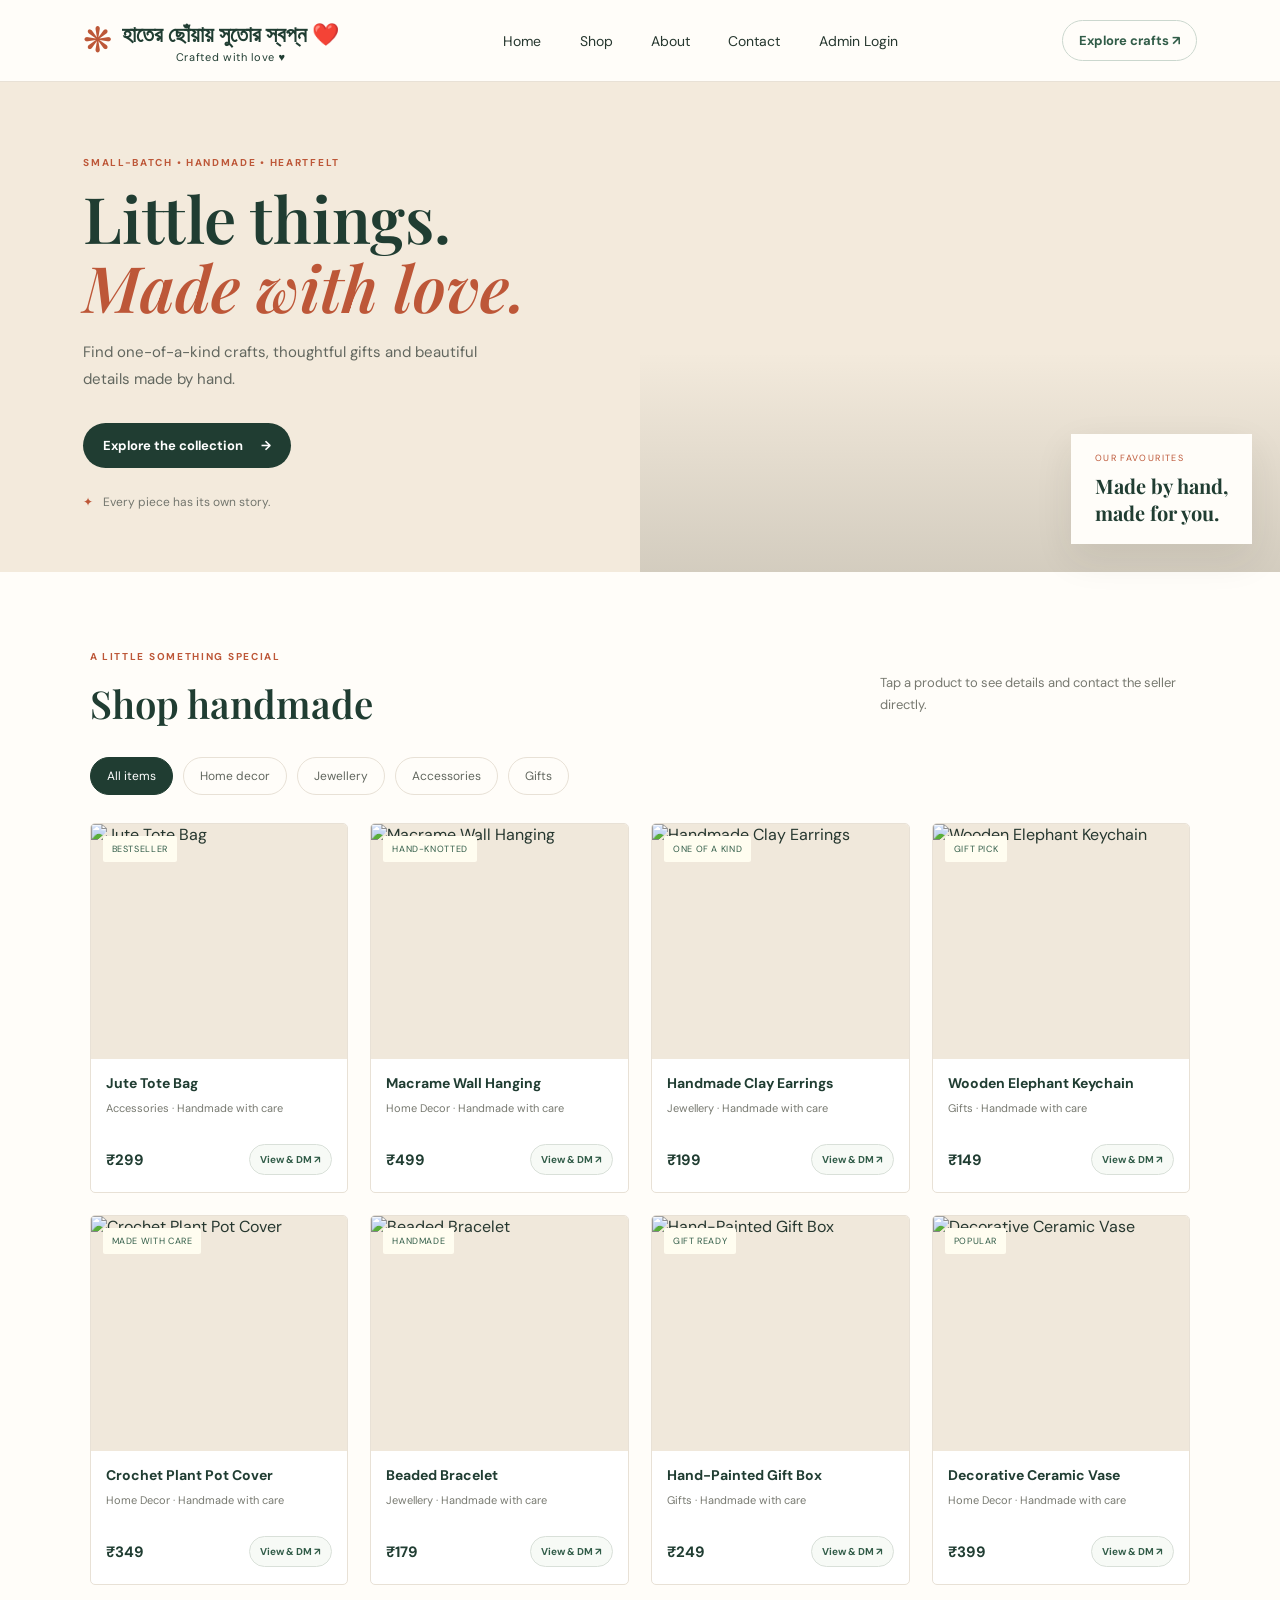
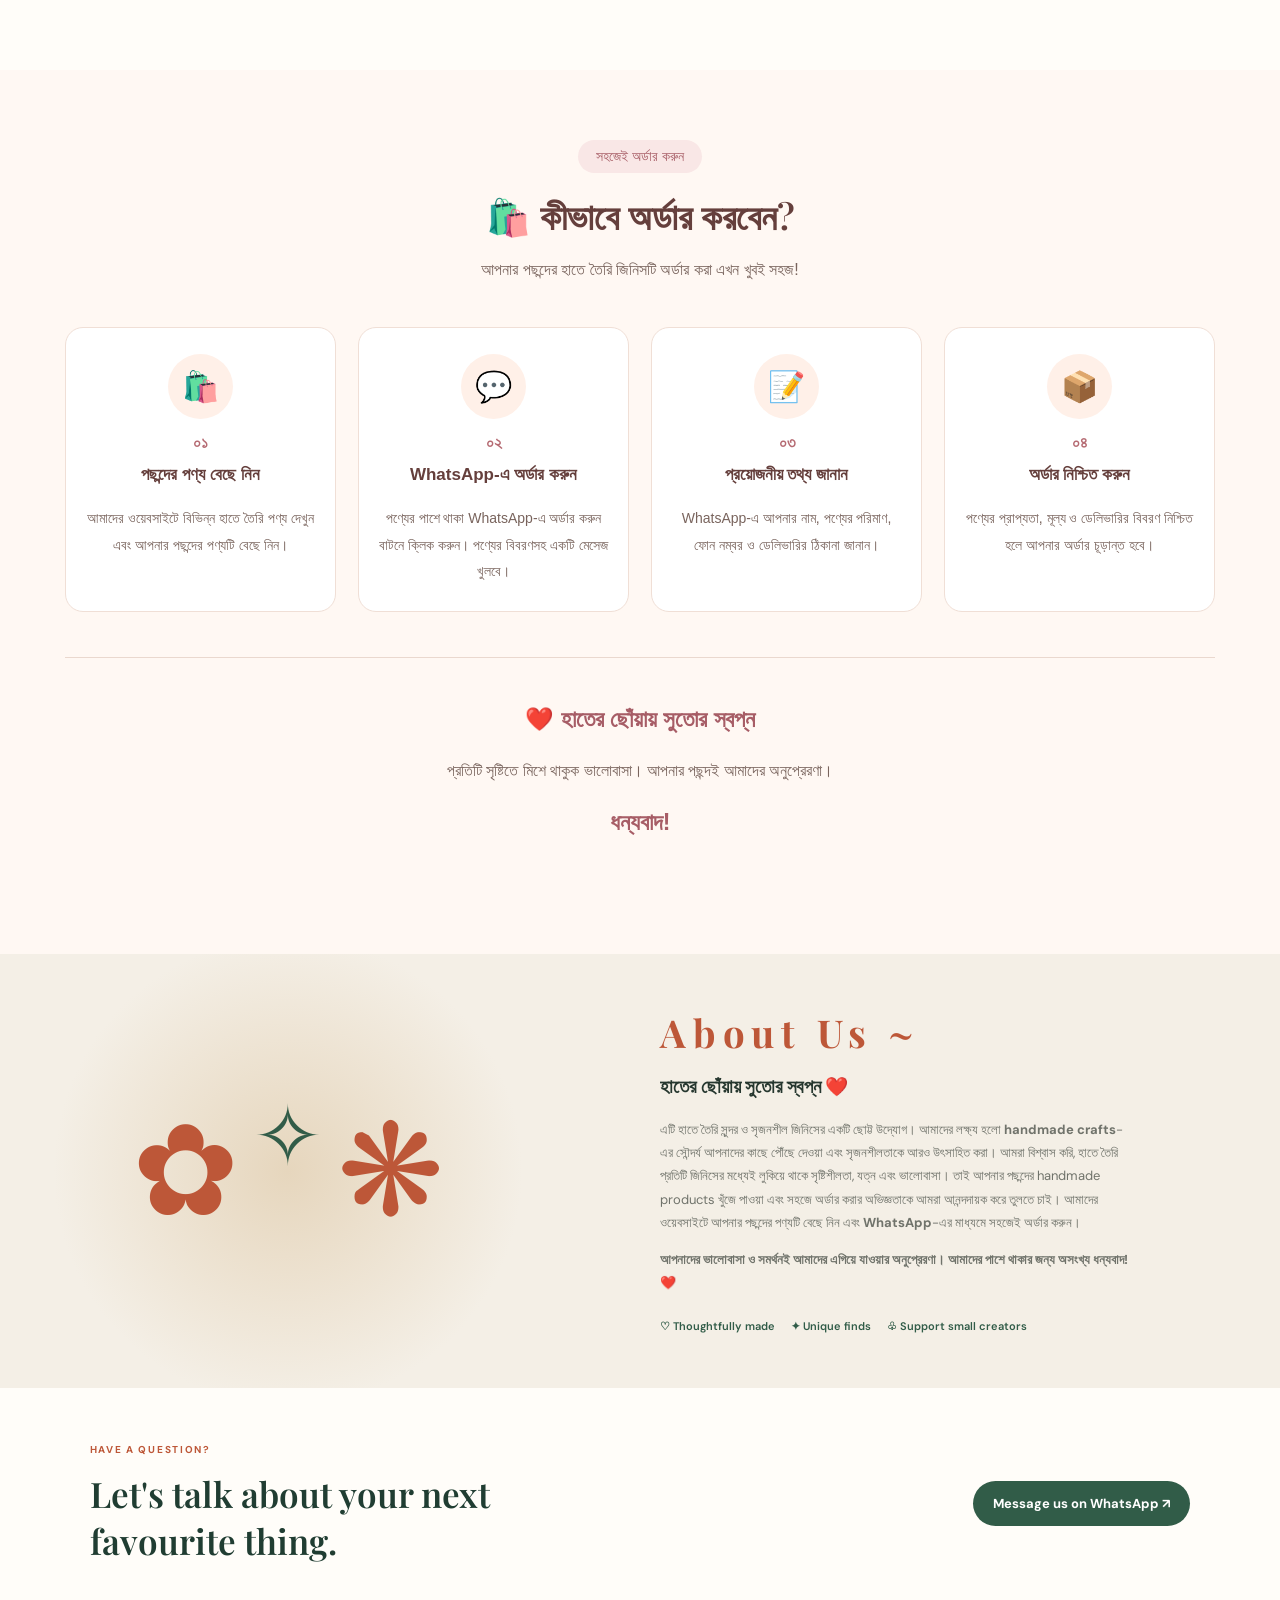
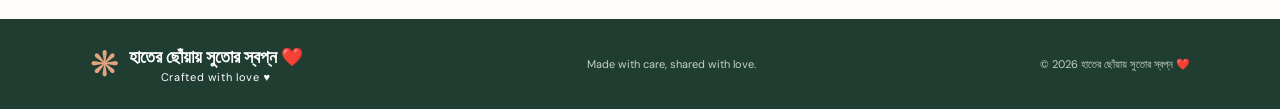
==== index.html @ c2f7dac5 "Add files via upload" ====
<!DOCTYPE html>
<html lang="en">

<head>
  <meta charset="UTF-8">
  <meta name="viewport" content="width=device-width, initial-scale=1.0">
  <meta name="description"
    content="Discover handmade gifts, jewellery, home decor and crafts. Contact our seller directly to order.">
  <title>হাতের ছোঁয়ায় সুতোর স্বপ্ন ❤️</title>
  <link rel="preconnect" href="https://fonts.googleapis.com">
  <link rel="preconnect" href="https://fonts.gstatic.com" crossorigin>
  <link
    href="https://fonts.googleapis.com/css2?family=DM+Sans:wght@400;500;600;700&family=Playfair+Display:wght@600;700&display=swap"
    rel="stylesheet">
  <link rel="stylesheet" href="style.css">
</head>

<body>
  <header class="site-header">
    <a class="brand" href="#" aria-label="Handmade Haven home">
      <span class="brand-mark">❋</span>
      <span><strong>হাতের ছোঁয়ায় সুতোর স্বপ্ন ❤️</strong><small>Crafted with love ♥</small></span>
    </a>
    <button class="menu-toggle" id="menuToggle" aria-label="Open navigation" aria-expanded="false">☰</button>
    <nav class="nav-links" id="navLinks">
      <a href="#home">Home</a><a href="#shop">Shop</a><a href="#about">About</a><a href="#contact">Contact</a><a
        href="seller.html">Admin Login</a>
    </nav>
    <a class="header-contact" href="#shop">Explore crafts <span>↗</span></a>
  </header>

  <main>
    <section class="hero" id="home">
      <div class="hero-copy">
        <p class="eyebrow">SMALL-BATCH • HANDMADE • HEARTFELT</p>
        <h1>Little things.<br><em>Made with love.</em></h1>
        <p>Find one-of-a-kind crafts, thoughtful gifts and beautiful details made by hand.</p>
        <a class="button button-dark" href="#shop">Explore the collection <span>→</span></a>
        <div class="hero-note"><span>✦</span> Every piece has its own story.</div>
      </div>
      <div class="hero-image" role="img" aria-label="Handmade craft products arranged on a warm wooden table">
        <div class="image-label"><span>OUR FAVOURITES</span><strong>Made by hand,<br>made for you.</strong></div>
      </div>
    </section>

    <section class="shop-section section-wrap" id="shop">
      <div class="section-heading">
        <div>
          <p class="eyebrow">A LITTLE SOMETHING SPECIAL</p>
          <h2>Shop handmade</h2>
        </div>
        <p>Tap a product to see details and contact the seller directly.</p>
      </div>
      <div class="filters" id="filters" aria-label="Filter products">
        <button class="filter active" data-category="All">All items</button>
        <button class="filter" data-category="Home Decor">Home decor</button>
        <button class="filter" data-category="Jewellery">Jewellery</button>
        <button class="filter" data-category="Accessories">Accessories</button>
        <button class="filter" data-category="Gifts">Gifts</button>
      </div>
      <div class="product-grid" id="productGrid"></div>
      <p class="empty-state" id="emptyState" hidden>No products in this category yet.</p>
    </section>


    
<section id="how-to-order" class="how-to-order">
  <div class="order-container">

    <div class="order-heading">
      <span class="order-label">সহজেই অর্ডার করুন</span>
      <h2>🛍️ কীভাবে অর্ডার করবেন?</h2>
      <p>আপনার পছন্দের হাতে তৈরি জিনিসটি অর্ডার করা এখন খুবই সহজ!</p>
    </div>

    <div class="order-steps">

      <div class="order-step">
        <div class="step-icon">🛍️</div>
        <span class="step-number">০১</span>
        <h3>পছন্দের পণ্য বেছে নিন</h3>
        <p>আমাদের ওয়েবসাইটে বিভিন্ন হাতে তৈরি পণ্য দেখুন এবং আপনার পছন্দের পণ্যটি বেছে নিন।</p>
      </div>

      <div class="order-step">
        <div class="step-icon">💬</div>
        <span class="step-number">০২</span>
        <h3>WhatsApp-এ অর্ডার করুন</h3>
        <p>পণ্যের পাশে থাকা WhatsApp-এ অর্ডার করুন বাটনে ক্লিক করুন। পণ্যের বিবরণসহ একটি মেসেজ খুলবে।</p>
      </div>

      <div class="order-step">
        <div class="step-icon">📝</div>
        <span class="step-number">০৩</span>
        <h3>প্রয়োজনীয় তথ্য জানান</h3>
        <p>WhatsApp-এ আপনার নাম, পণ্যের পরিমাণ, ফোন নম্বর ও ডেলিভারির ঠিকানা জানান।</p>
      </div>

      <div class="order-step">
        <div class="step-icon">📦</div>
        <span class="step-number">০৪</span>
        <h3>অর্ডার নিশ্চিত করুন</h3>
        <p>পণ্যের প্রাপ্যতা, মূল্য ও ডেলিভারির বিবরণ নিশ্চিত হলে আপনার অর্ডার চূড়ান্ত হবে।</p>
      </div>

    </div>

    <div class="order-footer">
      <h3>❤️ হাতের ছোঁয়ায় সুতোর স্বপ্ন</h3>
      <p>প্রতিটি সৃষ্টিতে মিশে থাকুক ভালোবাসা। আপনার পছন্দই আমাদের অনুপ্রেরণা।</p>
      <h3>ধন্যবাদ!</h3>
    </div>

  </div>
</section>

<style>
.how-to-order {
  padding: 70px 20px;
  background: #fff8f3;
  color: #49352f;
  font-family: "Noto Sans Bengali", sans-serif;
}

.order-container {
  max-width: 1150px;
  margin: auto;
}

.order-heading {
  text-align: center;
  margin-bottom: 42px;
}

.order-label {
  display: inline-block;
  padding: 8px 18px;
  border-radius: 30px;
  background: #f9e7e6;
  color: #a75d66;
  font-size: 14px;
}

.order-heading h2 {
  color: #653f3c;
  font-size: clamp(25px, 4vw, 36px);
  margin: 18px 0 10px;
}

.order-heading p,
.order-step p,
.order-footer p {
  color: #79645d;
  line-height: 1.9;
}

.order-steps {
  display: grid;
  grid-template-columns: repeat(4, minmax(0, 1fr));
  gap: 22px;
}

.order-step {
  padding: 26px 18px;
  text-align: center;
  background: #fff;
  border: 1px solid #f0dfd6;
  border-radius: 18px;
  transition: transform .25s ease, box-shadow .25s ease;
}

.order-step:hover {
  transform: translateY(-5px);
  box-shadow: 0 12px 28px rgba(101, 63, 60, .10);
}

.step-icon {
  display: flex;
  align-items: center;
  justify-content: center;
  width: 65px;
  height: 65px;
  margin: 0 auto 15px;
  background: #fff0e8;
  border-radius: 50%;
  font-size: 30px;
}

.step-number {
  display: block;
  color: #b56a72;
  font-weight: bold;
  margin-bottom: 8px;
}

.order-step h3 {
  color: #653f3c;
  font-size: 17px;
  line-height: 1.8;
  margin: 8px 0;
}

.order-step p {
  font-size: 14px;
  margin-bottom: 0;
}

.order-footer {
  text-align: center;
  margin-top: 45px;
  padding: 25px 15px;
  border-top: 1px solid #ead8ce;
}

.order-footer h3 {
  color: #a75d66;
  font-size: 23px;
}

.order-footer p {
  margin-bottom: 0;
}

@media (max-width: 900px) {
  .order-steps {
    grid-template-columns: repeat(2, minmax(0, 1fr));
  }
}

@media (max-width: 520px) {
  .how-to-order {
    padding: 45px 15px;
  }

  .order-steps {
    grid-template-columns: 1fr;
    gap: 15px;
  }

  .order-step {
    padding: 24px 20px;
  }
}
</style>
    <section class="story-section" id="about">
      <div class="story-art" aria-hidden="true"><span>✿</span><span>✧</span><span>❋</span></div>
      <div class="story-copy">
        <h2 class="eyebrow"> About Us ~</h2>
        <h3>হাতের ছোঁয়ায় সুতোর স্বপ্ন ❤️</h3>
        <p>



এটি হাতে তৈরি সুন্দর ও সৃজনশীল জিনিসের একটি ছোট্ট উদ্যোগ। আমাদের লক্ষ্য হলো <b> handmade crafts</b>-এর সৌন্দর্য আপনাদের কাছে পৌঁছে দেওয়া এবং সৃজনশীলতাকে আরও উৎসাহিত করা।

আমরা বিশ্বাস করি, হাতে তৈরি প্রতিটি জিনিসের মধ্যেই লুকিয়ে থাকে সৃষ্টিশীলতা, যত্ন এবং ভালোবাসা। তাই আপনার পছন্দের handmade products খুঁজে পাওয়া এবং সহজে অর্ডার করার অভিজ্ঞতাকে আমরা আনন্দদায়ক করে তুলতে চাই।

আমাদের ওয়েবসাইটে আপনার পছন্দের পণ্যটি বেছে নিন এবং<b> WhatsApp</b>-এর মাধ্যমে সহজেই অর্ডার করুন।
        </p>

 <p><b>আপনাদের ভালোবাসা ও সমর্থনই আমাদের এগিয়ে যাওয়ার অনুপ্রেরণা।

আমাদের পাশে থাকার জন্য অসংখ্য ধন্যবাদ! ❤️</b></p>
        <div class="story-points"><span>♡ Thoughtfully made</span><span>✦ Unique finds</span><span>♧ Support small
            creators</span></div>
      </div>
    </section>




    <section class="contact-strip section-wrap" id="contact">
      <div>
        <p class="eyebrow">HAVE A QUESTION?</p>
        <h2>Let's talk about your next favourite thing.</h2>
      </div>
      <a class="button button-green" id="generalWhatsApp" href="#" target="_blank" rel="noopener">Message us on WhatsApp
        ↗</a>
    </section>
  </main>

  <footer><a class="brand footer-brand" href="#home"><span class="brand-mark">❋</span><span><strong>হাতের ছোঁয়ায় সুতোর
          স্বপ্ন ❤️</strong><small>Crafted with love ♥</small></span></a>
    <p>Made with care, shared with love.</p>
    <p>© <span id="year"></span> হাতের ছোঁয়ায় সুতোর স্বপ্ন ❤️</p>
  </footer>

  <div class="modal-backdrop" id="productModal" hidden>
    <section class="product-modal" role="dialog" aria-modal="true" aria-labelledby="modalTitle">
      <button class="modal-close" id="modalClose" aria-label="Close product details">×</button>
      <img id="modalImage" src="" alt="">
      <div class="modal-details">
        <p class="eyebrow" id="modalCategory"></p>
        <h2 id="modalTitle"></h2>
        <p class="modal-price" id="modalPrice"></p>
        <p id="modalDescription"></p>
        <p class="stock-note">✦ Handmade with care</p>
        <a class="button button-green full-button" id="modalWhatsApp" href="#" target="_blank" rel="noopener">Order / DM
          on WhatsApp ↗</a>
        <a class="phone-link" id="modalCall" href="#">Or call the seller</a>
      </div>
    </section>
  </div>
  <script src="https://cdn.jsdelivr.net/npm/@supabase/supabase-js@2"></script>
  <script src="supabase-config.js"></script>
  <script src="script.js"></script>
</body>

</html>
---- style.css ----
:root {
  --ink: #203d32; --green: #315c48; --cream: #faf7f0; --paper: #fffdf9;
  --clay: #bd5738; --muted: #777970; --line: #e8e1d6;
  --shadow: 0 14px 38px rgba(45, 48, 36, .09);
}
* { box-sizing: border-box; }
html { scroll-behavior: smooth; }
body { margin: 0; color: #26372f; background: var(--paper); font-family: "DM Sans", sans-serif; }
a { color: inherit; text-decoration: none; }
button { font: inherit; }
.site-header { min-height: 82px; display: flex; align-items: center; justify-content: space-between; gap: 24px; padding: 16px 6.5%; background: rgba(255,253,249,.96); border-bottom: 1px solid var(--line); position: sticky; top: 0; z-index: 10; }
.brand { display: flex; align-items: center; gap: 10px; color: var(--ink); }
.brand-mark { font-size: 35px; color: var(--clay); line-height: 1; }
.brand strong { display: block; font-family: "Playfair Display", serif; font-size: 22px; }
.brand small { display: block; margin-top: 2px; font-size: 11px; letter-spacing: .06em; text-align: center; }
.nav-links { display: flex; gap: clamp(18px, 3vw, 42px); font-size: 14px; }
.nav-links a:hover { color: var(--clay); }
.header-contact { color: var(--green); font-size: 13px; font-weight: 700; border: 1px solid #cbd7ce; padding: 11px 16px; border-radius: 999px; }
.menu-toggle { display: none; background: none; border: 0; color: var(--ink); font-size: 25px; }
.hero { display: grid; grid-template-columns: 1fr 1fr; min-height: 490px; background: #f3eadc; }
.hero-copy { padding: 70px 8% 58px 13%; align-self: center; }
.eyebrow { color: var(--clay); font-size: 10px; font-weight: 700; letter-spacing: .17em; margin: 0 0 14px; }
h1, h2 { color: var(--ink); font-family: "Playfair Display", Georgia, serif; font-weight: 600; }
h1 { font-size: clamp(42px, 5vw, 66px); line-height: 1.08; margin: 0 0 18px; }
h1 em, .story-copy h2 em { color: var(--clay); font-weight: 600; }
.hero-copy > p:not(.eyebrow) { color: #62675f; max-width: 420px; line-height: 1.8; font-size: 15px; }
.button { display: inline-flex; align-items: center; justify-content: center; gap: 18px; padding: 14px 20px; border: 0; border-radius: 999px; font-weight: 700; font-size: 13px; transition: transform .2s, background .2s; cursor: pointer; }
.button:hover { transform: translateY(-2px); }
.button-dark { margin-top: 15px; color: white; background: var(--ink); }
.button-green { color: white; background: var(--green); }
.hero-note { margin-top: 26px; color: #73766e; font-size: 12px; }
.hero-note span { color: var(--clay); margin-right: 7px; }
.hero-image { min-height: 420px; position: relative; background: linear-gradient(0deg, rgba(30,35,24,.15), transparent 45%), url("https://images.unsplash.com/photo-1490312278390-ab64016e0aa9?auto=format&fit=crop&w=1400&q=85") center/cover; }
.image-label { position: absolute; bottom: 28px; right: 28px; background: var(--paper); padding: 18px 24px; box-shadow: var(--shadow); }
.image-label span { display: block; color: var(--clay); font-size: 9px; letter-spacing: .15em; margin-bottom: 8px; }
.image-label strong { font-family: "Playfair Display", serif; font-size: 20px; color: var(--ink); }
.section-wrap { padding-left: 7%; padding-right: 7%; }
.shop-section { padding-top: 78px; padding-bottom: 85px; }
.section-heading { display: flex; align-items: end; justify-content: space-between; gap: 20px; margin-bottom: 28px; }
.section-heading h2, .story-copy h2, .contact-strip h2 { font-size: clamp(30px, 3vw, 42px); margin: 0; }
.section-heading > p { max-width: 310px; color: var(--muted); font-size: 13px; line-height: 1.7; }
.filters { display: flex; gap: 10px; flex-wrap: wrap; margin-bottom: 28px; }
.filter { background: transparent; border: 1px solid var(--line); color: #62675f; border-radius: 999px; padding: 10px 16px; font-size: 12px; cursor: pointer; }
.filter:hover, .filter.active { background: var(--ink); color: white; border-color: var(--ink); }
.product-grid { display: grid; grid-template-columns: repeat(4, minmax(0, 1fr)); gap: 22px; }
.product-card { border: 1px solid var(--line); background: white; overflow: hidden; cursor: pointer; transition: transform .22s, box-shadow .22s; border-radius: 5px; }
.product-card:hover { transform: translateY(-5px); box-shadow: var(--shadow); }
.product-image-wrap { height: 235px; overflow: hidden; background: #f0e8db; position: relative; }
.product-image { width: 100%; height: 100%; object-fit: cover; display: block; transition: transform .35s; }
.product-card:hover .product-image { transform: scale(1.04); }
.product-tag { position: absolute; top: 12px; left: 12px; background: #fffdf0; color: var(--green); font-size: 9px; letter-spacing: .07em; padding: 7px 9px; border-radius: 2px; }
.product-info { padding: 15px 15px 17px; }
.product-info h3 { color: var(--ink); font-size: 14px; margin: 0 0 8px; }
.product-info p { color: var(--muted); font-size: 11px; line-height: 1.5; min-height: 32px; margin: 0 0 12px; }
.product-bottom { display: flex; align-items: center; justify-content: space-between; gap: 8px; }
.product-price { font-weight: 700; color: var(--ink); font-size: 15px; }
.view-button { border: 1px solid #d9e0d9; background: #f7faf6; color: var(--green); border-radius: 999px; padding: 8px 10px; font-size: 10px; font-weight: 700; cursor: pointer; }
.empty-state { color: var(--muted); padding: 20px 0; }
.story-section { display: grid; grid-template-columns: .9fr 1.1fr; background: #f4efe6; min-height: 350px; }
.story-art { display: flex; align-items: center; justify-content: center; gap: 14px; color: var(--clay); font-size: clamp(65px, 10vw, 130px); background: radial-gradient(circle at center, #e6d6bd 0, #f4efe6 65%); }
.story-art span:nth-child(2) { font-size: .65em; color: var(--green); transform: translateY(-35px); }
.story-copy { align-self: center; padding: 55px 12%; }
.story-copy h2 { line-height: 1.2; margin-bottom: 17px; }
.story-copy > p:not(.eyebrow) { color: #70736b; line-height: 1.8; font-size: 13px; max-width: 470px; }
.story-points { display: flex; flex-wrap: wrap; gap: 16px; margin-top: 25px; color: var(--green); font-size: 11px; font-weight: 600; }
.contact-strip { padding-top: 55px; padding-bottom: 55px; display: flex; justify-content: space-between; align-items: center; gap: 25px; }
.contact-strip h2 { max-width: 540px; font-size: clamp(25px, 3vw, 35px); }
footer { display: flex; align-items: center; justify-content: space-between; gap: 20px; padding: 25px 7%; background: var(--ink); color: #e9eee7; font-size: 11px; }
.footer-brand { color: white; }
.footer-brand .brand-mark { color: #e2a47f; }
.footer-brand strong { font-size: 18px; }
footer p { margin: 0; color: #c6d0c6; }
.modal-backdrop { position: fixed; inset: 0; background: rgba(22,35,28,.62); z-index: 30; display: grid; place-items: center; padding: 20px; }
.modal-backdrop[hidden] { display: none; }
.product-modal { position: relative; width: min(760px, 100%); display: grid; grid-template-columns: 1fr 1fr; background: var(--paper); border-radius: 10px; overflow: hidden; box-shadow: 0 25px 80px #14241c55; }
.product-modal > img { width: 100%; height: 100%; min-height: 390px; object-fit: cover; background: #eee4d6; }
.modal-details { padding: 38px 30px; align-self: center; }
.modal-details h2 { font-size: 30px; margin: 0 0 8px; }
.modal-price { font-size: 22px; font-weight: 700; color: var(--green); margin: 0 0 18px; }
#modalDescription { color: var(--muted); line-height: 1.75; font-size: 13px; }
.stock-note { color: var(--green); font-size: 12px; margin: 20px 0; }
.full-button { width: 100%; }
.phone-link { display: block; margin-top: 15px; text-align: center; color: var(--green); font-size: 12px; text-decoration: underline; }
.modal-close { position: absolute; top: 10px; right: 12px; border: 0; background: white; color: #26372f; border-radius: 50%; width: 34px; height: 34px; font-size: 24px; cursor: pointer; z-index: 2; }
@media (max-width: 950px) {
  .site-header { padding: 14px 5%; }
  .hero-copy { padding-left: 9%; }
  .product-grid { grid-template-columns: repeat(2, minmax(0, 1fr)); }
  .product-image-wrap { height: 260px; }
}
@media (max-width: 650px) {
  .site-header { min-height: 70px; gap: 12px; }
  .brand strong { font-size: 18px; }
  .brand-mark { font-size: 29px; }
  .brand small { font-size: 9px; }
  .menu-toggle { display: block; margin-left: auto; }
  .header-contact { display: none; }
  .nav-links { display: none; position: absolute; top: 69px; left: 0; right: 0; background: var(--paper); border-bottom: 1px solid var(--line); padding: 18px 6%; flex-direction: column; gap: 18px; }
  .nav-links.open { display: flex; }
  .hero { grid-template-columns: 1fr; }
  .hero-copy { padding: 52px 7% 45px; }
  .hero-image { min-height: 280px; }
  .image-label { right: 14px; bottom: 14px; }
  .section-wrap { padding-left: 6%; padding-right: 6%; }
  .shop-section { padding-top: 55px; padding-bottom: 58px; }
  .section-heading { display: block; }
  .section-heading > p { margin-bottom: 0; }
  .product-grid { gap: 12px; }
  .product-image-wrap { height: 180px; }
  .product-info { padding: 12px 10px; }
  .product-info h3 { font-size: 12px; }
  .product-info p { font-size: 10px; }
  .product-bottom { align-items: flex-start; flex-direction: column; }
  .view-button { width: 100%; }
  .story-section { grid-template-columns: 1fr; }
  .story-art { min-height: 180px; }
  .story-copy { padding: 35px 7% 42px; }
  .story-points { gap: 11px; }
  .contact-strip { align-items: flex-start; flex-direction: column; padding-top: 40px; padding-bottom: 40px; }
  footer { flex-direction: column; align-items: flex-start; padding: 25px 6%; }
  .product-modal { grid-template-columns: 1fr; max-height: 90vh; overflow-y: auto; }
  .product-modal > img { height: 240px; min-height: 240px; }
  .modal-details { padding: 25px 22px 28px; }
  .modal-details h2 { font-size: 25px; }
}
@media (max-width: 370px) {
  .product-grid { grid-template-columns: 1fr; }
  .product-image-wrap { height: 250px; }
}
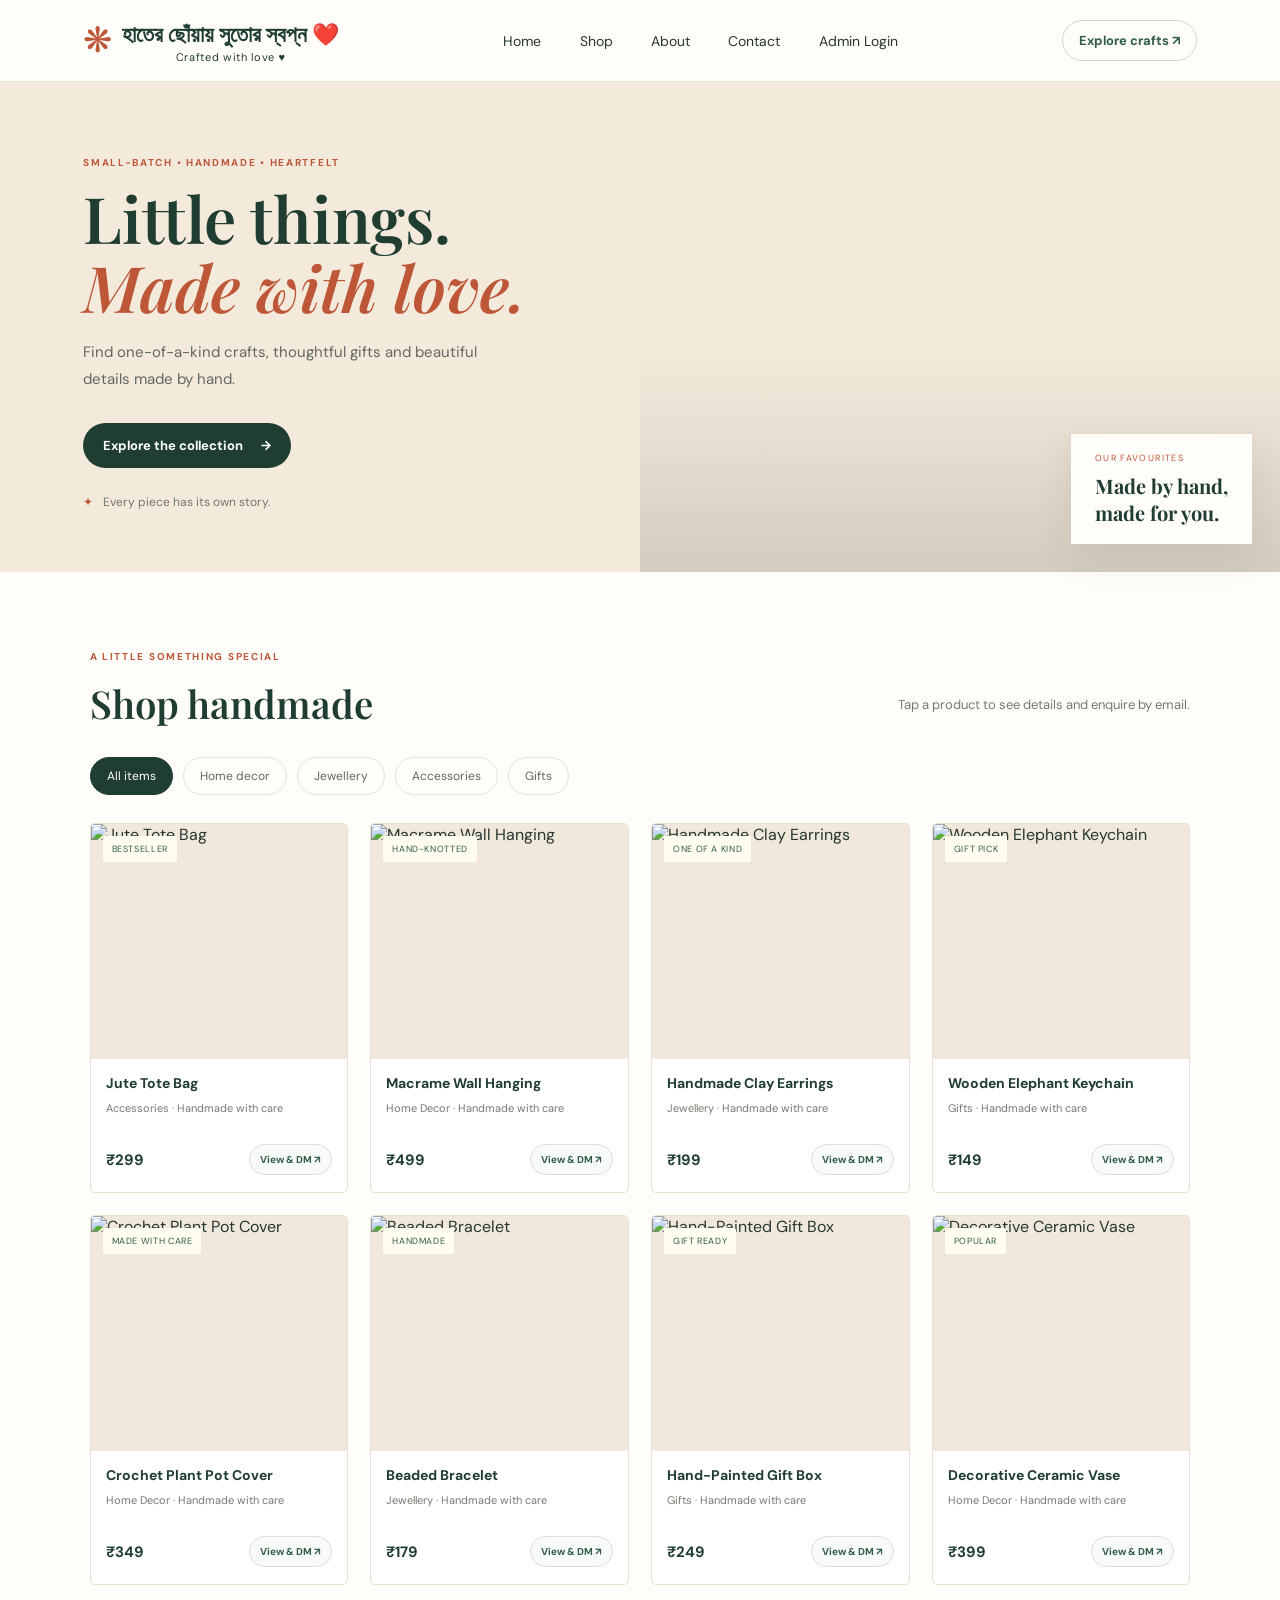
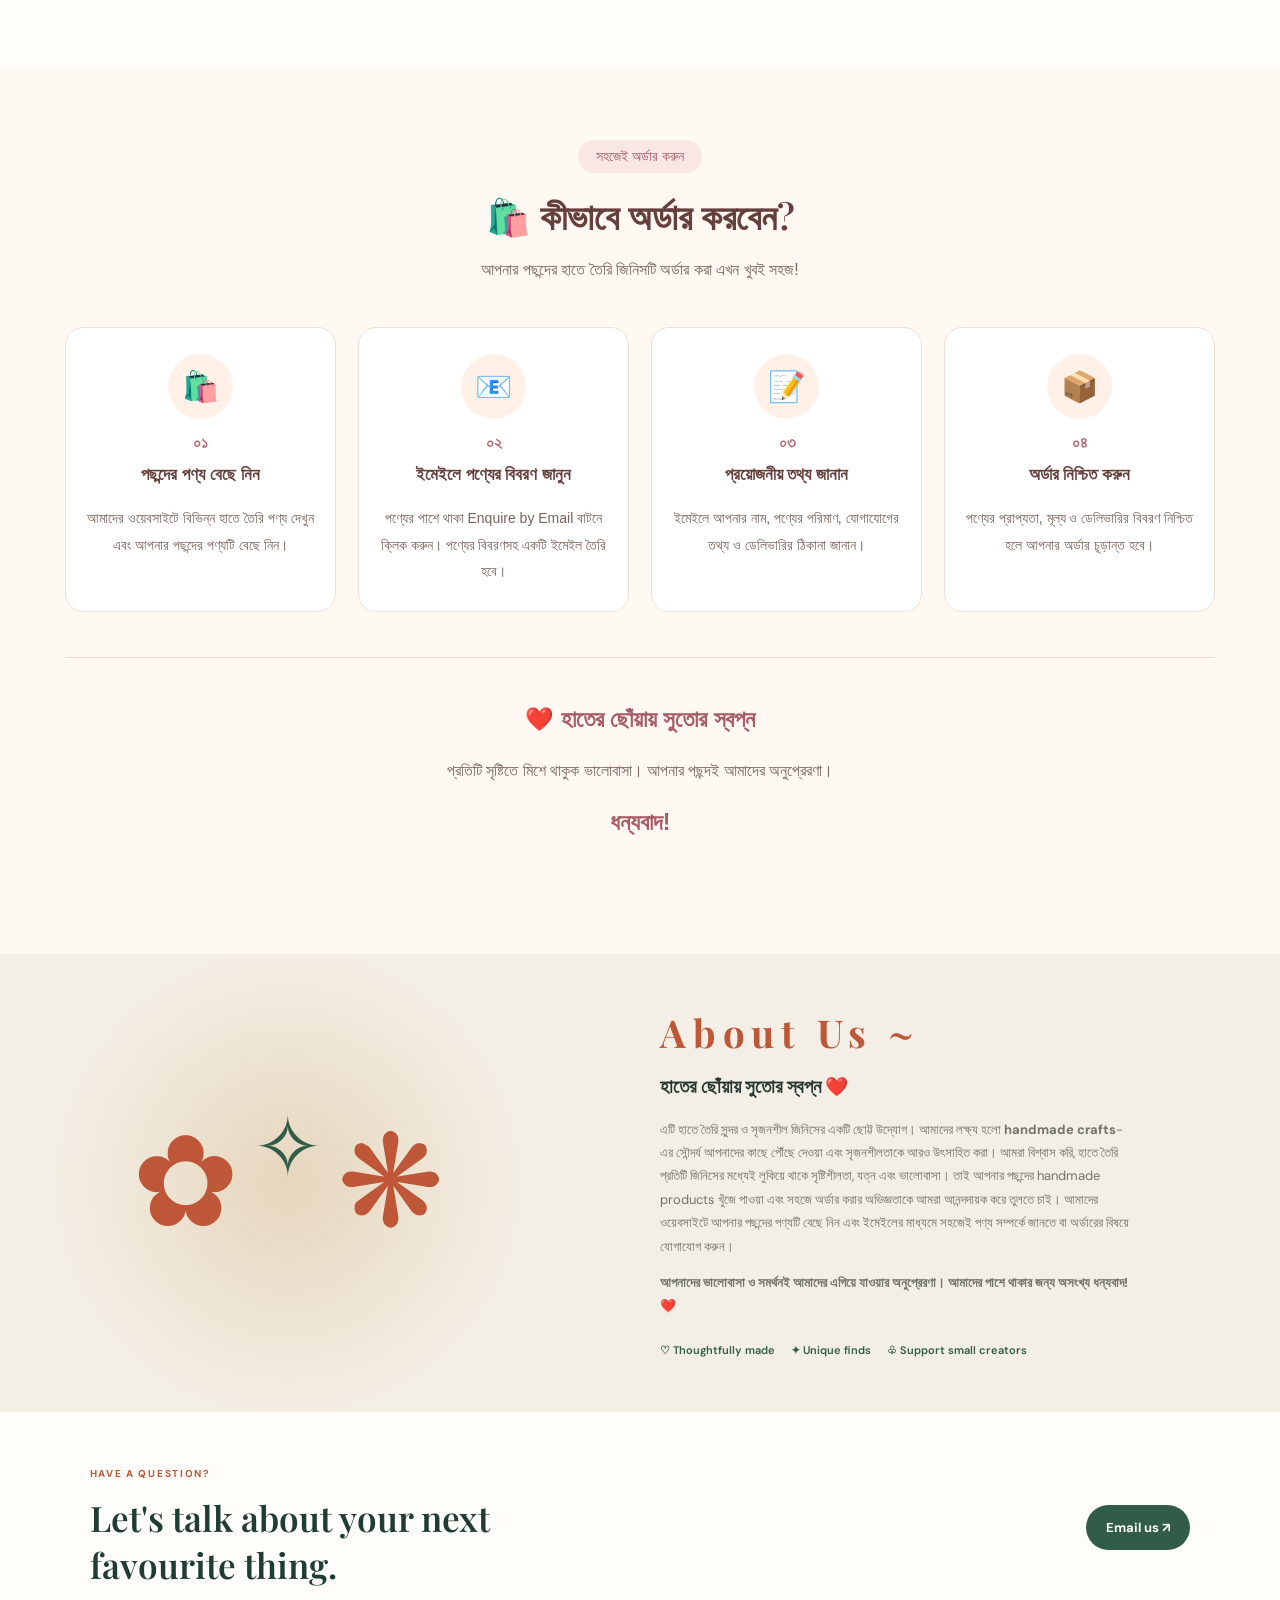
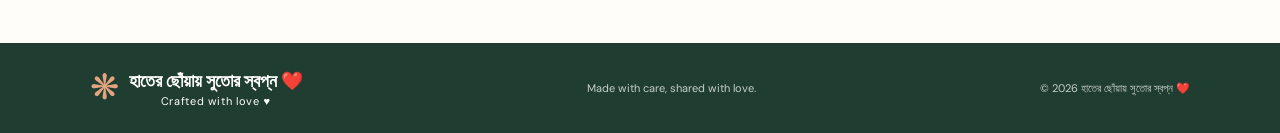
==== commit e4c7bdb6: "Update index.html" ====
--- a/index.html
+++ b/index.html
@@ -1,3 +1,4 @@
+
 <!DOCTYPE html>
 <html lang="en">
 
@@ -5,31 +6,44 @@
   <meta charset="UTF-8">
   <meta name="viewport" content="width=device-width, initial-scale=1.0">
   <meta name="description"
-    content="Discover handmade gifts, jewellery, home decor and crafts. Contact our seller directly to order.">
+    content="Discover handmade gifts, jewellery, home decor and crafts. Contact our seller by email to enquire about products.">
   <title>হাতের ছোঁয়ায় সুতোর স্বপ্ন ❤️</title>
+
   <link rel="preconnect" href="https://fonts.googleapis.com">
   <link rel="preconnect" href="https://fonts.gstatic.com" crossorigin>
   <link
     href="https://fonts.googleapis.com/css2?family=DM+Sans:wght@400;500;600;700&family=Playfair+Display:wght@600;700&display=swap"
     rel="stylesheet">
+
   <link rel="stylesheet" href="style.css">
 </head>
 
 <body>
+
   <header class="site-header">
     <a class="brand" href="#" aria-label="Handmade Haven home">
       <span class="brand-mark">❋</span>
-      <span><strong>হাতের ছোঁয়ায় সুতোর স্বপ্ন ❤️</strong><small>Crafted with love ♥</small></span>
+      <span>
+        <strong>হাতের ছোঁয়ায় সুতোর স্বপ্ন ❤️</strong>
+        <small>Crafted with love ♥</small>
+      </span>
     </a>
+
     <button class="menu-toggle" id="menuToggle" aria-label="Open navigation" aria-expanded="false">☰</button>
+
     <nav class="nav-links" id="navLinks">
-      <a href="#home">Home</a><a href="#shop">Shop</a><a href="#about">About</a><a href="#contact">Contact</a><a
-        href="seller.html">Admin Login</a>
+      <a href="#home">Home</a>
+      <a href="#shop">Shop</a>
+      <a href="#about">About</a>
+      <a href="#contact">Contact</a>
+      <a href="seller.html">Admin Login</a>
     </nav>
+
     <a class="header-contact" href="#shop">Explore crafts <span>↗</span></a>
   </header>
 
   <main>
+
     <section class="hero" id="home">
       <div class="hero-copy">
         <p class="eyebrow">SMALL-BATCH • HANDMADE • HEARTFELT</p>
@@ -38,8 +52,13 @@
         <a class="button button-dark" href="#shop">Explore the collection <span>→</span></a>
         <div class="hero-note"><span>✦</span> Every piece has its own story.</div>
       </div>
-      <div class="hero-image" role="img" aria-label="Handmade craft products arranged on a warm wooden table">
-        <div class="image-label"><span>OUR FAVOURITES</span><strong>Made by hand,<br>made for you.</strong></div>
+
+      <div class="hero-image" role="img"
+        aria-label="Handmade craft products arranged on a warm wooden table">
+        <div class="image-label">
+          <span>OUR FAVOURITES</span>
+          <strong>Made by hand,<br>made for you.</strong>
+        </div>
       </div>
     </section>
 
@@ -49,8 +68,9 @@
           <p class="eyebrow">A LITTLE SOMETHING SPECIAL</p>
           <h2>Shop handmade</h2>
         </div>
-        <p>Tap a product to see details and contact the seller directly.</p>
-      </div>
+        <p>Tap a product to see details and enquire by email.</p>
+      </div>
+
       <div class="filters" id="filters" aria-label="Filter products">
         <button class="filter active" data-category="All">All items</button>
         <button class="filter" data-category="Home Decor">Home decor</button>
@@ -58,229 +78,251 @@
         <button class="filter" data-category="Accessories">Accessories</button>
         <button class="filter" data-category="Gifts">Gifts</button>
       </div>
+
       <div class="product-grid" id="productGrid"></div>
       <p class="empty-state" id="emptyState" hidden>No products in this category yet.</p>
     </section>
 
-
-    
-<section id="how-to-order" class="how-to-order">
-  <div class="order-container">
-
-    <div class="order-heading">
-      <span class="order-label">সহজেই অর্ডার করুন</span>
-      <h2>🛍️ কীভাবে অর্ডার করবেন?</h2>
-      <p>আপনার পছন্দের হাতে তৈরি জিনিসটি অর্ডার করা এখন খুবই সহজ!</p>
-    </div>
-
-    <div class="order-steps">
-
-      <div class="order-step">
-        <div class="step-icon">🛍️</div>
-        <span class="step-number">০১</span>
-        <h3>পছন্দের পণ্য বেছে নিন</h3>
-        <p>আমাদের ওয়েবসাইটে বিভিন্ন হাতে তৈরি পণ্য দেখুন এবং আপনার পছন্দের পণ্যটি বেছে নিন।</p>
-      </div>
-
-      <div class="order-step">
-        <div class="step-icon">💬</div>
-        <span class="step-number">০২</span>
-        <h3>WhatsApp-এ অর্ডার করুন</h3>
-        <p>পণ্যের পাশে থাকা WhatsApp-এ অর্ডার করুন বাটনে ক্লিক করুন। পণ্যের বিবরণসহ একটি মেসেজ খুলবে।</p>
-      </div>
-
-      <div class="order-step">
-        <div class="step-icon">📝</div>
-        <span class="step-number">০৩</span>
-        <h3>প্রয়োজনীয় তথ্য জানান</h3>
-        <p>WhatsApp-এ আপনার নাম, পণ্যের পরিমাণ, ফোন নম্বর ও ডেলিভারির ঠিকানা জানান।</p>
-      </div>
-
-      <div class="order-step">
-        <div class="step-icon">📦</div>
-        <span class="step-number">০৪</span>
-        <h3>অর্ডার নিশ্চিত করুন</h3>
-        <p>পণ্যের প্রাপ্যতা, মূল্য ও ডেলিভারির বিবরণ নিশ্চিত হলে আপনার অর্ডার চূড়ান্ত হবে।</p>
-      </div>
-
-    </div>
-
-    <div class="order-footer">
-      <h3>❤️ হাতের ছোঁয়ায় সুতোর স্বপ্ন</h3>
-      <p>প্রতিটি সৃষ্টিতে মিশে থাকুক ভালোবাসা। আপনার পছন্দই আমাদের অনুপ্রেরণা।</p>
-      <h3>ধন্যবাদ!</h3>
-    </div>
-
-  </div>
-</section>
-
-<style>
-.how-to-order {
-  padding: 70px 20px;
-  background: #fff8f3;
-  color: #49352f;
-  font-family: "Noto Sans Bengali", sans-serif;
-}
-
-.order-container {
-  max-width: 1150px;
-  margin: auto;
-}
-
-.order-heading {
-  text-align: center;
-  margin-bottom: 42px;
-}
-
-.order-label {
-  display: inline-block;
-  padding: 8px 18px;
-  border-radius: 30px;
-  background: #f9e7e6;
-  color: #a75d66;
-  font-size: 14px;
-}
-
-.order-heading h2 {
-  color: #653f3c;
-  font-size: clamp(25px, 4vw, 36px);
-  margin: 18px 0 10px;
-}
-
-.order-heading p,
-.order-step p,
-.order-footer p {
-  color: #79645d;
-  line-height: 1.9;
-}
-
-.order-steps {
-  display: grid;
-  grid-template-columns: repeat(4, minmax(0, 1fr));
-  gap: 22px;
-}
-
-.order-step {
-  padding: 26px 18px;
-  text-align: center;
-  background: #fff;
-  border: 1px solid #f0dfd6;
-  border-radius: 18px;
-  transition: transform .25s ease, box-shadow .25s ease;
-}
-
-.order-step:hover {
-  transform: translateY(-5px);
-  box-shadow: 0 12px 28px rgba(101, 63, 60, .10);
-}
-
-.step-icon {
-  display: flex;
-  align-items: center;
-  justify-content: center;
-  width: 65px;
-  height: 65px;
-  margin: 0 auto 15px;
-  background: #fff0e8;
-  border-radius: 50%;
-  font-size: 30px;
-}
-
-.step-number {
-  display: block;
-  color: #b56a72;
-  font-weight: bold;
-  margin-bottom: 8px;
-}
-
-.order-step h3 {
-  color: #653f3c;
-  font-size: 17px;
-  line-height: 1.8;
-  margin: 8px 0;
-}
-
-.order-step p {
-  font-size: 14px;
-  margin-bottom: 0;
-}
-
-.order-footer {
-  text-align: center;
-  margin-top: 45px;
-  padding: 25px 15px;
-  border-top: 1px solid #ead8ce;
-}
-
-.order-footer h3 {
-  color: #a75d66;
-  font-size: 23px;
-}
-
-.order-footer p {
-  margin-bottom: 0;
-}
-
-@media (max-width: 900px) {
-  .order-steps {
-    grid-template-columns: repeat(2, minmax(0, 1fr));
-  }
-}
-
-@media (max-width: 520px) {
-  .how-to-order {
-    padding: 45px 15px;
-  }
-
-  .order-steps {
-    grid-template-columns: 1fr;
-    gap: 15px;
-  }
-
-  .order-step {
-    padding: 24px 20px;
-  }
-}
-</style>
+    <section id="how-to-order" class="how-to-order">
+      <div class="order-container">
+
+        <div class="order-heading">
+          <span class="order-label">সহজেই অর্ডার করুন</span>
+          <h2>🛍️ কীভাবে অর্ডার করবেন?</h2>
+          <p>আপনার পছন্দের হাতে তৈরি জিনিসটি অর্ডার করা এখন খুবই সহজ!</p>
+        </div>
+
+        <div class="order-steps">
+
+          <div class="order-step">
+            <div class="step-icon">🛍️</div>
+            <span class="step-number">০১</span>
+            <h3>পছন্দের পণ্য বেছে নিন</h3>
+            <p>আমাদের ওয়েবসাইটে বিভিন্ন হাতে তৈরি পণ্য দেখুন এবং আপনার পছন্দের পণ্যটি বেছে নিন।</p>
+          </div>
+
+          <div class="order-step">
+            <div class="step-icon">📧</div>
+            <span class="step-number">০২</span>
+            <h3>ইমেইলে পণ্যের বিবরণ জানুন</h3>
+            <p>পণ্যের পাশে থাকা Enquire by Email বাটনে ক্লিক করুন। পণ্যের বিবরণসহ একটি ইমেইল তৈরি হবে।</p>
+          </div>
+
+          <div class="order-step">
+            <div class="step-icon">📝</div>
+            <span class="step-number">০৩</span>
+            <h3>প্রয়োজনীয় তথ্য জানান</h3>
+            <p>ইমেইলে আপনার নাম, পণ্যের পরিমাণ, যোগাযোগের তথ্য ও ডেলিভারির ঠিকানা জানান।</p>
+          </div>
+
+          <div class="order-step">
+            <div class="step-icon">📦</div>
+            <span class="step-number">০৪</span>
+            <h3>অর্ডার নিশ্চিত করুন</h3>
+            <p>পণ্যের প্রাপ্যতা, মূল্য ও ডেলিভারির বিবরণ নিশ্চিত হলে আপনার অর্ডার চূড়ান্ত হবে।</p>
+          </div>
+
+        </div>
+
+        <div class="order-footer">
+          <h3>❤️ হাতের ছোঁয়ায় সুতোর স্বপ্ন</h3>
+          <p>প্রতিটি সৃষ্টিতে মিশে থাকুক ভালোবাসা। আপনার পছন্দই আমাদের অনুপ্রেরণা।</p>
+          <h3>ধন্যবাদ!</h3>
+        </div>
+
+      </div>
+    </section>
+
+    <style>
+      .how-to-order {
+        padding: 70px 20px;
+        background: #fff8f3;
+        color: #49352f;
+        font-family: "Noto Sans Bengali", sans-serif;
+      }
+
+      .order-container {
+        max-width: 1150px;
+        margin: auto;
+      }
+
+      .order-heading {
+        text-align: center;
+        margin-bottom: 42px;
+      }
+
+      .order-label {
+        display: inline-block;
+        padding: 8px 18px;
+        border-radius: 30px;
+        background: #f9e7e6;
+        color: #a75d66;
+        font-size: 14px;
+      }
+
+      .order-heading h2 {
+        color: #653f3c;
+        font-size: clamp(25px, 4vw, 36px);
+        margin: 18px 0 10px;
+      }
+
+      .order-heading p,
+      .order-step p,
+      .order-footer p {
+        color: #79645d;
+        line-height: 1.9;
+      }
+
+      .order-steps {
+        display: grid;
+        grid-template-columns: repeat(4, minmax(0, 1fr));
+        gap: 22px;
+      }
+
+      .order-step {
+        padding: 26px 18px;
+        text-align: center;
+        background: #fff;
+        border: 1px solid #f0dfd6;
+        border-radius: 18px;
+        transition: transform .25s ease, box-shadow .25s ease;
+      }
+
+      .order-step:hover {
+        transform: translateY(-5px);
+        box-shadow: 0 12px 28px rgba(101, 63, 60, .10);
+      }
+
+      .step-icon {
+        display: flex;
+        align-items: center;
+        justify-content: center;
+        width: 65px;
+        height: 65px;
+        margin: 0 auto 15px;
+        background: #fff0e8;
+        border-radius: 50%;
+        font-size: 30px;
+      }
+
+      .step-number {
+        display: block;
+        color: #b56a72;
+        font-weight: bold;
+        margin-bottom: 8px;
+      }
+
+      .order-step h3 {
+        color: #653f3c;
+        font-size: 17px;
+        line-height: 1.8;
+        margin: 8px 0;
+      }
+
+      .order-step p {
+        font-size: 14px;
+        margin-bottom: 0;
+      }
+
+      .order-footer {
+        text-align: center;
+        margin-top: 45px;
+        padding: 25px 15px;
+        border-top: 1px solid #ead8ce;
+      }
+
+      .order-footer h3 {
+        color: #a75d66;
+        font-size: 23px;
+      }
+
+      .order-footer p {
+        margin-bottom: 0;
+      }
+
+      @media (max-width: 900px) {
+        .order-steps {
+          grid-template-columns: repeat(2, minmax(0, 1fr));
+        }
+      }
+
+      @media (max-width: 520px) {
+        .how-to-order {
+          padding: 45px 15px;
+        }
+
+        .order-steps {
+          grid-template-columns: 1fr;
+          gap: 15px;
+        }
+
+        .order-step {
+          padding: 24px 20px;
+        }
+      }
+    </style>
+
     <section class="story-section" id="about">
-      <div class="story-art" aria-hidden="true"><span>✿</span><span>✧</span><span>❋</span></div>
+      <div class="story-art" aria-hidden="true">
+        <span>✿</span>
+        <span>✧</span>
+        <span>❋</span>
+      </div>
+
       <div class="story-copy">
-        <h2 class="eyebrow"> About Us ~</h2>
+        <h2 class="eyebrow">About Us ~</h2>
         <h3>হাতের ছোঁয়ায় সুতোর স্বপ্ন ❤️</h3>
+
         <p>
-
-
-
-এটি হাতে তৈরি সুন্দর ও সৃজনশীল জিনিসের একটি ছোট্ট উদ্যোগ। আমাদের লক্ষ্য হলো <b> handmade crafts</b>-এর সৌন্দর্য আপনাদের কাছে পৌঁছে দেওয়া এবং সৃজনশীলতাকে আরও উৎসাহিত করা।
-
-আমরা বিশ্বাস করি, হাতে তৈরি প্রতিটি জিনিসের মধ্যেই লুকিয়ে থাকে সৃষ্টিশীলতা, যত্ন এবং ভালোবাসা। তাই আপনার পছন্দের handmade products খুঁজে পাওয়া এবং সহজে অর্ডার করার অভিজ্ঞতাকে আমরা আনন্দদায়ক করে তুলতে চাই।
-
-আমাদের ওয়েবসাইটে আপনার পছন্দের পণ্যটি বেছে নিন এবং<b> WhatsApp</b>-এর মাধ্যমে সহজেই অর্ডার করুন।
+          এটি হাতে তৈরি সুন্দর ও সৃজনশীল জিনিসের একটি ছোট্ট উদ্যোগ।
+          আমাদের লক্ষ্য হলো <b>handmade crafts</b>-এর সৌন্দর্য আপনাদের কাছে পৌঁছে দেওয়া
+          এবং সৃজনশীলতাকে আরও উৎসাহিত করা।
+
+          আমরা বিশ্বাস করি, হাতে তৈরি প্রতিটি জিনিসের মধ্যেই লুকিয়ে থাকে সৃষ্টিশীলতা,
+          যত্ন এবং ভালোবাসা। তাই আপনার পছন্দের handmade products খুঁজে পাওয়া
+          এবং সহজে অর্ডার করার অভিজ্ঞতাকে আমরা আনন্দদায়ক করে তুলতে চাই।
+
+          আমাদের ওয়েবসাইটে আপনার পছন্দের পণ্যটি বেছে নিন এবং
+          ইমেইলের মাধ্যমে সহজেই পণ্য সম্পর্কে জানতে বা অর্ডারের বিষয়ে যোগাযোগ করুন।
         </p>
 
- <p><b>আপনাদের ভালোবাসা ও সমর্থনই আমাদের এগিয়ে যাওয়ার অনুপ্রেরণা।
-
-আমাদের পাশে থাকার জন্য অসংখ্য ধন্যবাদ! ❤️</b></p>
-        <div class="story-points"><span>♡ Thoughtfully made</span><span>✦ Unique finds</span><span>♧ Support small
-            creators</span></div>
-      </div>
-    </section>
-
-
-
+        <p>
+          <b>
+            আপনাদের ভালোবাসা ও সমর্থনই আমাদের এগিয়ে যাওয়ার অনুপ্রেরণা।
+            আমাদের পাশে থাকার জন্য অসংখ্য ধন্যবাদ! ❤️
+          </b>
+        </p>
+
+        <div class="story-points">
+          <span>♡ Thoughtfully made</span>
+          <span>✦ Unique finds</span>
+          <span>♧ Support small creators</span>
+        </div>
+      </div>
+    </section>
 
     <section class="contact-strip section-wrap" id="contact">
       <div>
         <p class="eyebrow">HAVE A QUESTION?</p>
         <h2>Let's talk about your next favourite thing.</h2>
       </div>
-      <a class="button button-green" id="generalWhatsApp" href="#" target="_blank" rel="noopener">Message us on WhatsApp
-        ↗</a>
-    </section>
+
+      <a class="button button-green" id="generalWhatsApp" href="#">
+        Email us ↗
+      </a>
+    </section>
+
   </main>
 
-  <footer><a class="brand footer-brand" href="#home"><span class="brand-mark">❋</span><span><strong>হাতের ছোঁয়ায় সুতোর
-          স্বপ্ন ❤️</strong><small>Crafted with love ♥</small></span></a>
+  <footer>
+    <a class="brand footer-brand" href="#home">
+      <span class="brand-mark">❋</span>
+      <span>
+        <strong>হাতের ছোঁয়ায় সুতোর স্বপ্ন ❤️</strong>
+        <small>Crafted with love ♥</small>
+      </span>
+    </a>
+
     <p>Made with care, shared with love.</p>
     <p>© <span id="year"></span> হাতের ছোঁয়ায় সুতোর স্বপ্ন ❤️</p>
   </footer>
@@ -288,22 +330,28 @@
   <div class="modal-backdrop" id="productModal" hidden>
     <section class="product-modal" role="dialog" aria-modal="true" aria-labelledby="modalTitle">
       <button class="modal-close" id="modalClose" aria-label="Close product details">×</button>
+
       <img id="modalImage" src="" alt="">
+
       <div class="modal-details">
         <p class="eyebrow" id="modalCategory"></p>
         <h2 id="modalTitle"></h2>
         <p class="modal-price" id="modalPrice"></p>
         <p id="modalDescription"></p>
         <p class="stock-note">✦ Handmade with care</p>
-        <a class="button button-green full-button" id="modalWhatsApp" href="#" target="_blank" rel="noopener">Order / DM
-          on WhatsApp ↗</a>
-        <a class="phone-link" id="modalCall" href="#">Or call the seller</a>
+
+        <a class="button button-green full-button" id="modalWhatsApp" href="#">
+          Enquire by Email ↗
+        </a>
+
+        <a class="phone-link" id="modalCall" href="#">Email the seller</a>
       </div>
     </section>
   </div>
+
   <script src="https://cdn.jsdelivr.net/npm/@supabase/supabase-js@2"></script>
   <script src="supabase-config.js"></script>
   <script src="script.js"></script>
+
 </body>
-
-</html>+</html>
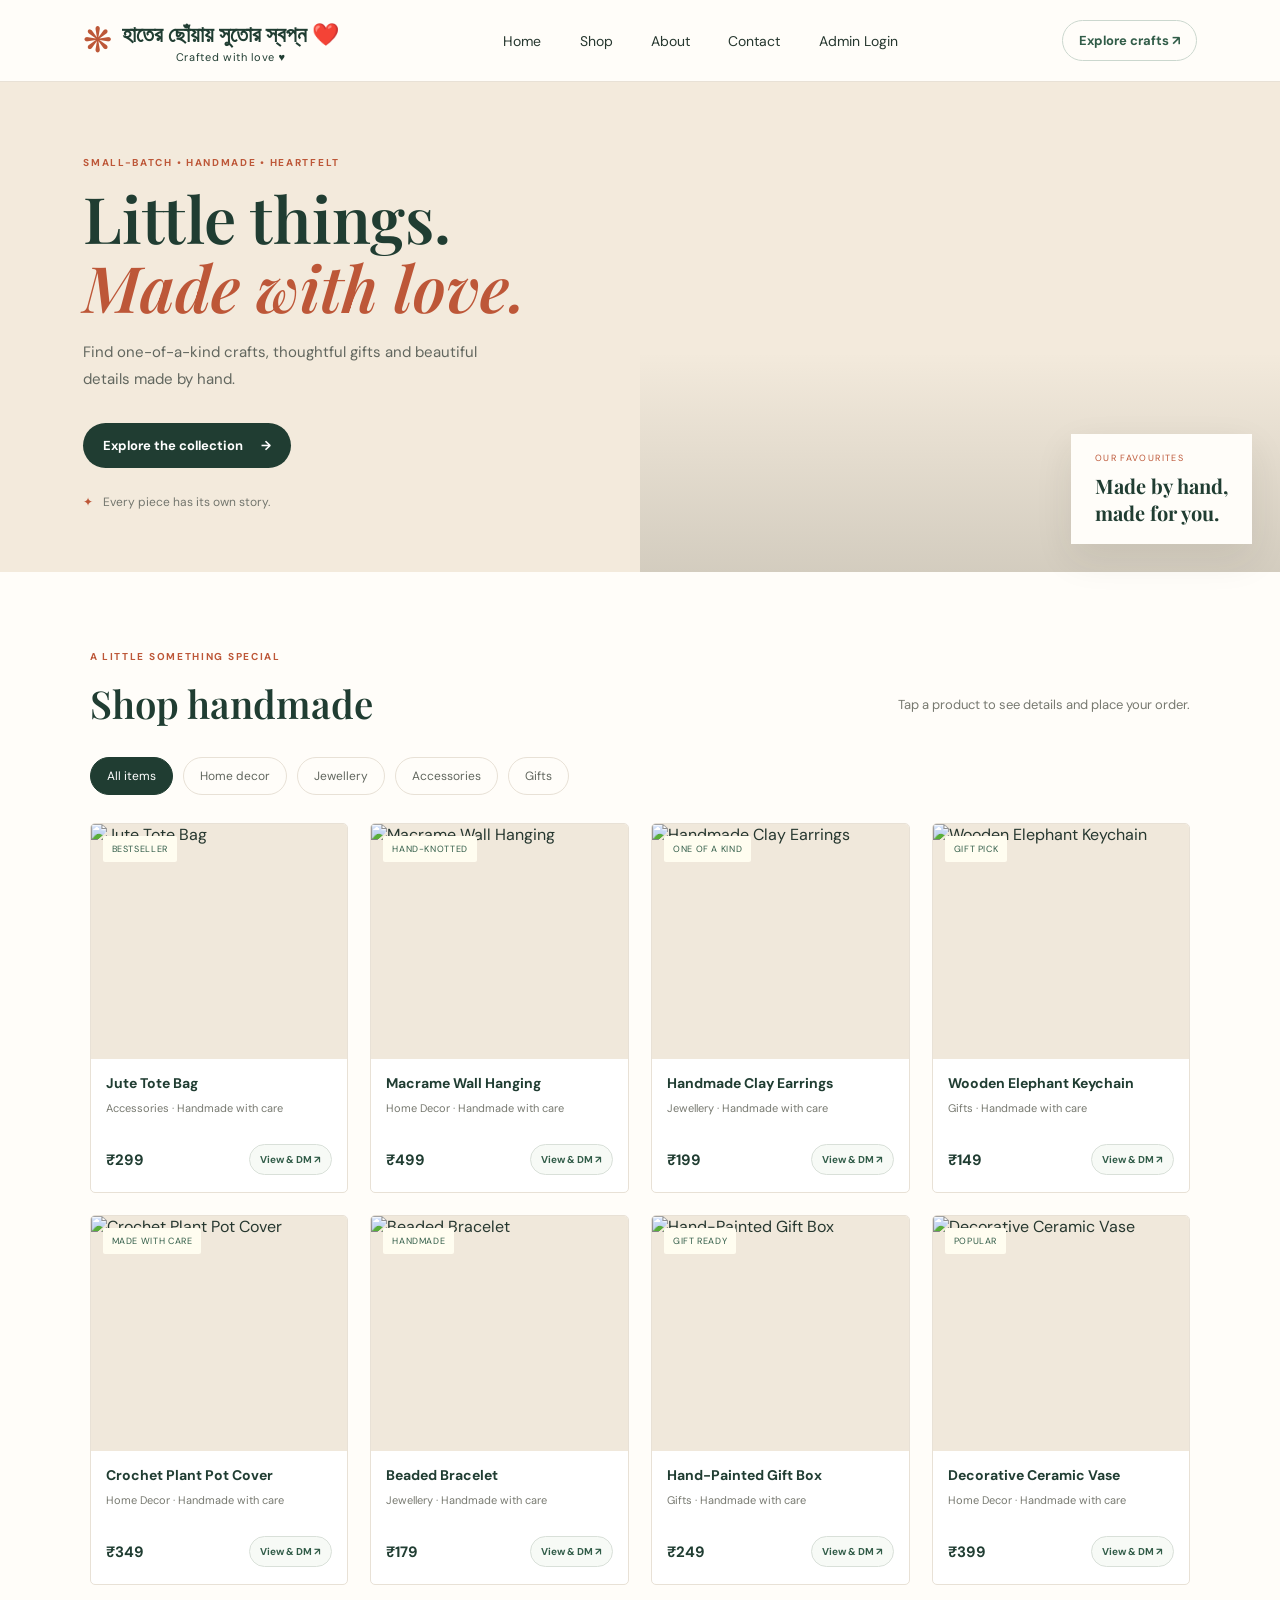
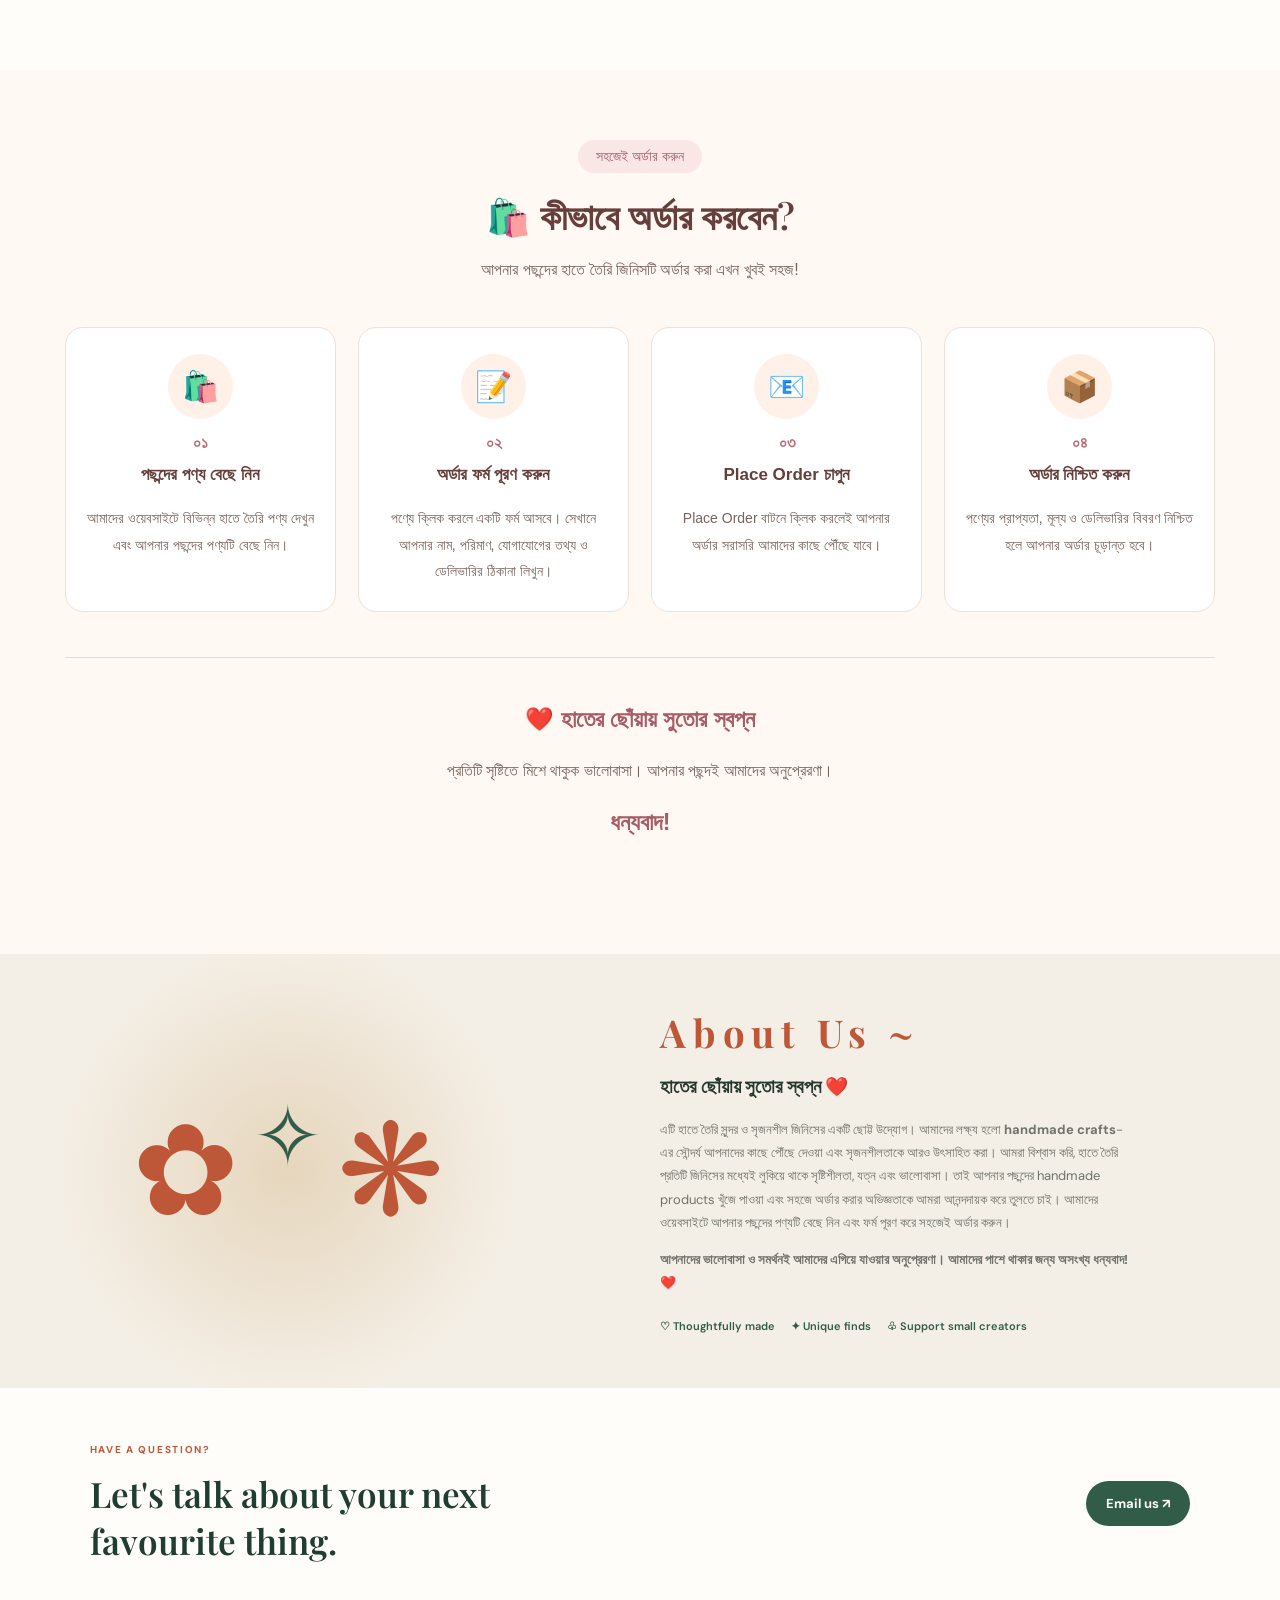
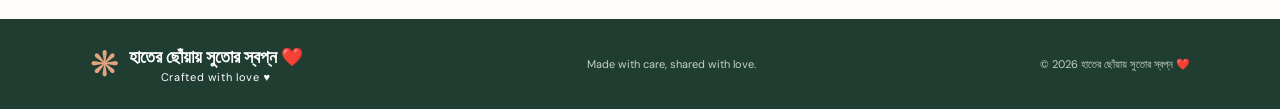
==== commit c3141c2f: "Update index.html" ====
--- a/index.html
+++ b/index.html
@@ -1,4 +1,3 @@
-
 <!DOCTYPE html>
 <html lang="en">
 
@@ -68,7 +67,7 @@
           <p class="eyebrow">A LITTLE SOMETHING SPECIAL</p>
           <h2>Shop handmade</h2>
         </div>
-        <p>Tap a product to see details and enquire by email.</p>
+        <p>Tap a product to see details and place your order.</p>
       </div>
 
       <div class="filters" id="filters" aria-label="Filter products">
@@ -102,17 +101,17 @@
           </div>
 
           <div class="order-step">
+            <div class="step-icon">📝</div>
+            <span class="step-number">০২</span>
+            <h3>অর্ডার ফর্ম পূরণ করুন</h3>
+            <p>পণ্যে ক্লিক করলে একটি ফর্ম আসবে। সেখানে আপনার নাম, পরিমাণ, যোগাযোগের তথ্য ও ডেলিভারির ঠিকানা লিখুন।</p>
+          </div>
+
+          <div class="order-step">
             <div class="step-icon">📧</div>
-            <span class="step-number">০২</span>
-            <h3>ইমেইলে পণ্যের বিবরণ জানুন</h3>
-            <p>পণ্যের পাশে থাকা Enquire by Email বাটনে ক্লিক করুন। পণ্যের বিবরণসহ একটি ইমেইল তৈরি হবে।</p>
-          </div>
-
-          <div class="order-step">
-            <div class="step-icon">📝</div>
             <span class="step-number">০৩</span>
-            <h3>প্রয়োজনীয় তথ্য জানান</h3>
-            <p>ইমেইলে আপনার নাম, পণ্যের পরিমাণ, যোগাযোগের তথ্য ও ডেলিভারির ঠিকানা জানান।</p>
+            <h3>Place Order চাপুন</h3>
+            <p>Place Order বাটনে ক্লিক করলেই আপনার অর্ডার সরাসরি আমাদের কাছে পৌঁছে যাবে।</p>
           </div>
 
           <div class="order-step">
@@ -283,7 +282,7 @@
           এবং সহজে অর্ডার করার অভিজ্ঞতাকে আমরা আনন্দদায়ক করে তুলতে চাই।
 
           আমাদের ওয়েবসাইটে আপনার পছন্দের পণ্যটি বেছে নিন এবং
-          ইমেইলের মাধ্যমে সহজেই পণ্য সম্পর্কে জানতে বা অর্ডারের বিষয়ে যোগাযোগ করুন।
+          ফর্ম পূরণ করে সহজেই অর্ডার করুন।
         </p>
 
         <p>
@@ -340,6 +339,47 @@
         <p id="modalDescription"></p>
         <p class="stock-note">✦ Handmade with care</p>
 
+        <!-- ===== ORDER FORM (FormSubmit) ===== -->
+        <form id="orderForm" class="order-form" action="https://formsubmit.app/f/yqrux4es5e" method="POST">
+          <h3 class="order-form-title">🛍️ অর্ডার করুন</h3>
+
+          <input type="hidden" name="product" id="orderProduct">
+          <input type="hidden" name="price" id="orderPrice">
+          <input type="hidden" name="_subject" id="orderSubject" value="New Order - হাতের ছোঁয়ায় সুতোর স্বপ্ন">
+          <input type="hidden" name="_template" value="table">
+          <input type="hidden" name="_captcha" value="false">
+          <!-- spam trap: must stay empty -->
+          <input type="text" name="_honey" style="display:none" tabindex="-1" autocomplete="off">
+
+          <label>আপনার নাম *
+            <input type="text" name="name" required placeholder="আপনার পুরো নাম">
+          </label>
+
+          <label>ফোন নম্বর *
+            <input type="tel" name="phone" required placeholder="01XXXXXXXXX">
+          </label>
+
+          <label>ইমেইল (ঐচ্ছিক)
+            <input type="email" name="email" placeholder="example@gmail.com">
+          </label>
+
+          <label>পরিমাণ *
+            <input type="number" name="quantity" min="1" value="1" required>
+          </label>
+
+          <label>ডেলিভারির ঠিকানা *
+            <textarea name="address" rows="3" required placeholder="গ্রাম/মহল্লা, থানা, জেলা, পিন কোড"></textarea>
+          </label>
+
+          <label>অতিরিক্ত কিছু জানাতে চাইলে
+            <textarea name="note" rows="2" placeholder="রঙ, সাইজ বা বিশেষ অনুরোধ"></textarea>
+          </label>
+
+          <button type="submit" class="button button-green full-button" id="orderSubmit">Place Order →</button>
+          <p class="order-msg" id="orderMsg" role="status"></p>
+        </form>
+        <!-- ===== /ORDER FORM ===== -->
+
         <a class="button button-green full-button" id="modalWhatsApp" href="#">
           Enquire by Email ↗
         </a>
@@ -349,9 +389,145 @@
     </section>
   </div>
 
+  <style>
+    .order-form {
+      display: grid;
+      gap: 12px;
+      margin: 18px 0 14px;
+      padding: 18px;
+      background: #fff8f3;
+      border: 1px solid #f0dfd6;
+      border-radius: 16px;
+    }
+
+    .order-form-title {
+      margin: 0 0 4px;
+      color: #653f3c;
+      font-size: 18px;
+    }
+
+    .order-form label {
+      display: grid;
+      gap: 6px;
+      font-size: 14px;
+      color: #79645d;
+    }
+
+    .order-form input,
+    .order-form textarea {
+      width: 100%;
+      box-sizing: border-box;
+      padding: 11px 12px;
+      border: 1px solid #ead8ce;
+      border-radius: 10px;
+      background: #fff;
+      color: #49352f;
+      font: inherit;
+    }
+
+    .order-form input:focus,
+    .order-form textarea:focus {
+      outline: 2px solid #e3b7bb;
+      border-color: #a75d66;
+    }
+
+    .order-form button[disabled] {
+      opacity: .6;
+      cursor: not-allowed;
+    }
+
+    .order-msg {
+      margin: 0;
+      font-size: 14px;
+      line-height: 1.7;
+      text-align: center;
+    }
+
+    .order-msg.ok { color: #2f7d4f; }
+    .order-msg.err { color: #b3261e; }
+
+    .product-modal { max-height: 92vh; overflow-y: auto; }
+    /* Product image: fixed square ratio, stays visible while the form scrolls */
+.product-modal #modalImage {
+  align-self: start;
+  position: sticky;
+  top: 0;
+  width: 100%;
+  height: auto;
+  max-height: 92vh;
+  aspect-ratio: 1 / 1;
+  object-fit: cover;
+}
+
+/* Mobile: image on top, normal flow */
+@media (max-width: 760px) {
+  .product-modal #modalImage {
+    position: static;
+    max-height: 320px;
+    aspect-ratio: 4 / 3;
+  }
+}
+  </style>
+
   <script src="https://cdn.jsdelivr.net/npm/@supabase/supabase-js@2"></script>
   <script src="supabase-config.js"></script>
   <script src="script.js"></script>
 
+  <script>
+    // Order form -> FormSubmit (works with the original script.js)
+    (function () {
+      var form = document.getElementById("orderForm");
+      if (!form) return;
+
+      var msg = document.getElementById("orderMsg");
+      var btn = document.getElementById("orderSubmit");
+
+      // When another product is opened, clear the old form and message
+      new MutationObserver(function () {
+        form.reset();
+        msg.textContent = "";
+        msg.className = "order-msg";
+        btn.disabled = false;
+        btn.textContent = "Place Order →";
+      }).observe(document.getElementById("modalTitle"), { childList: true, characterData: true, subtree: true });
+
+      form.addEventListener("submit", function (e) {
+        e.preventDefault();
+
+        var title = (document.getElementById("modalTitle").textContent || "").trim();
+        var price = (document.getElementById("modalPrice").textContent || "").trim();
+
+        document.getElementById("orderProduct").value = title;
+        document.getElementById("orderPrice").value = price;
+        document.getElementById("orderSubject").value = "New Order: " + title;
+
+        btn.disabled = true;
+        btn.textContent = "পাঠানো হচ্ছে...";
+        msg.textContent = "";
+        msg.className = "order-msg";
+
+        fetch(form.action, {
+          method: "POST",
+          body: new FormData(form),
+          headers: { "Accept": "application/json" }
+        })
+          .then(function (res) {
+            if (!res.ok) throw new Error("Request failed");
+            msg.textContent = "✅ আপনার অর্ডার পাঠানো হয়েছে! আমরা শীঘ্রই যোগাযোগ করব। ধন্যবাদ ❤️";
+            msg.className = "order-msg ok";
+            form.reset();
+          })
+          .catch(function () {
+            msg.textContent = "❌ অর্ডার পাঠানো যায়নি। অনুগ্রহ করে আবার চেষ্টা করুন বা নিচের Email বাটন ব্যবহার করুন।";
+            msg.className = "order-msg err";
+          })
+          .finally(function () {
+            btn.disabled = false;
+            btn.textContent = "Place Order →";
+          });
+      });
+    })();
+  </script>
+
 </body>
 </html>
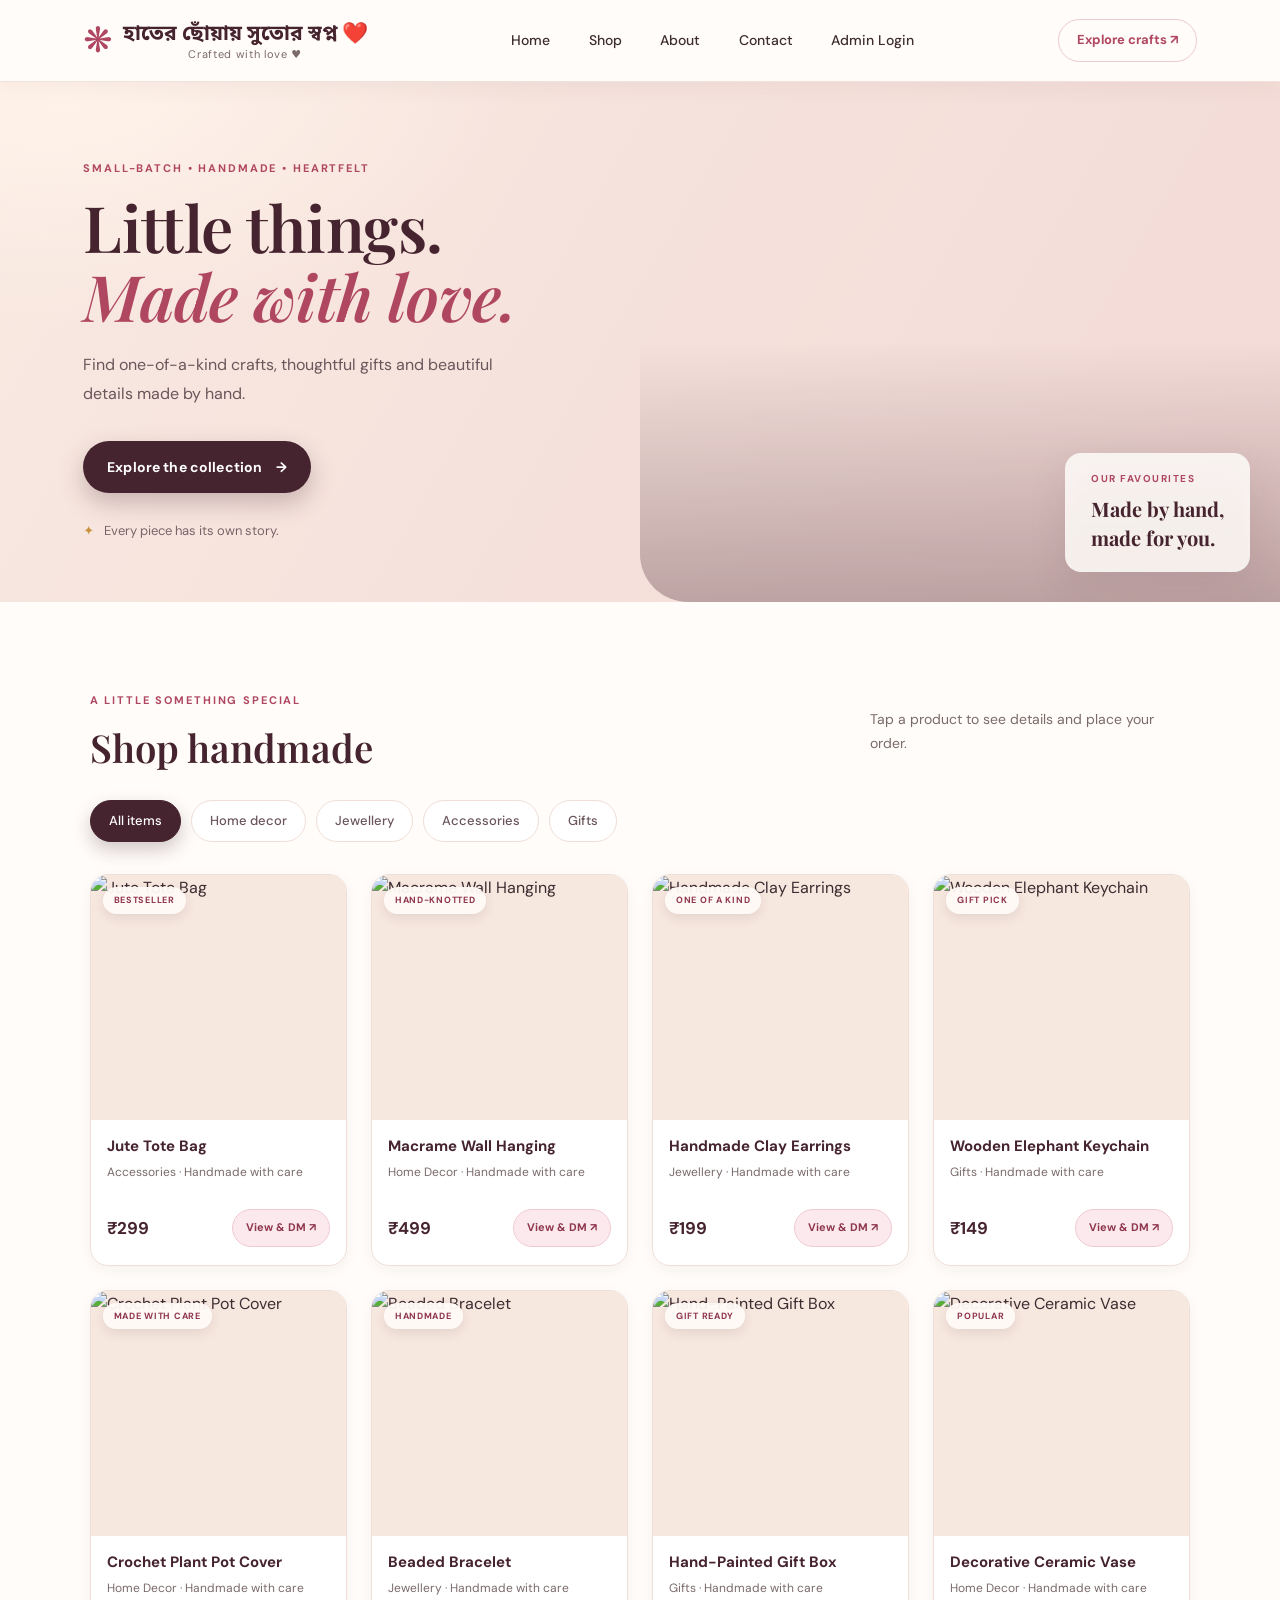
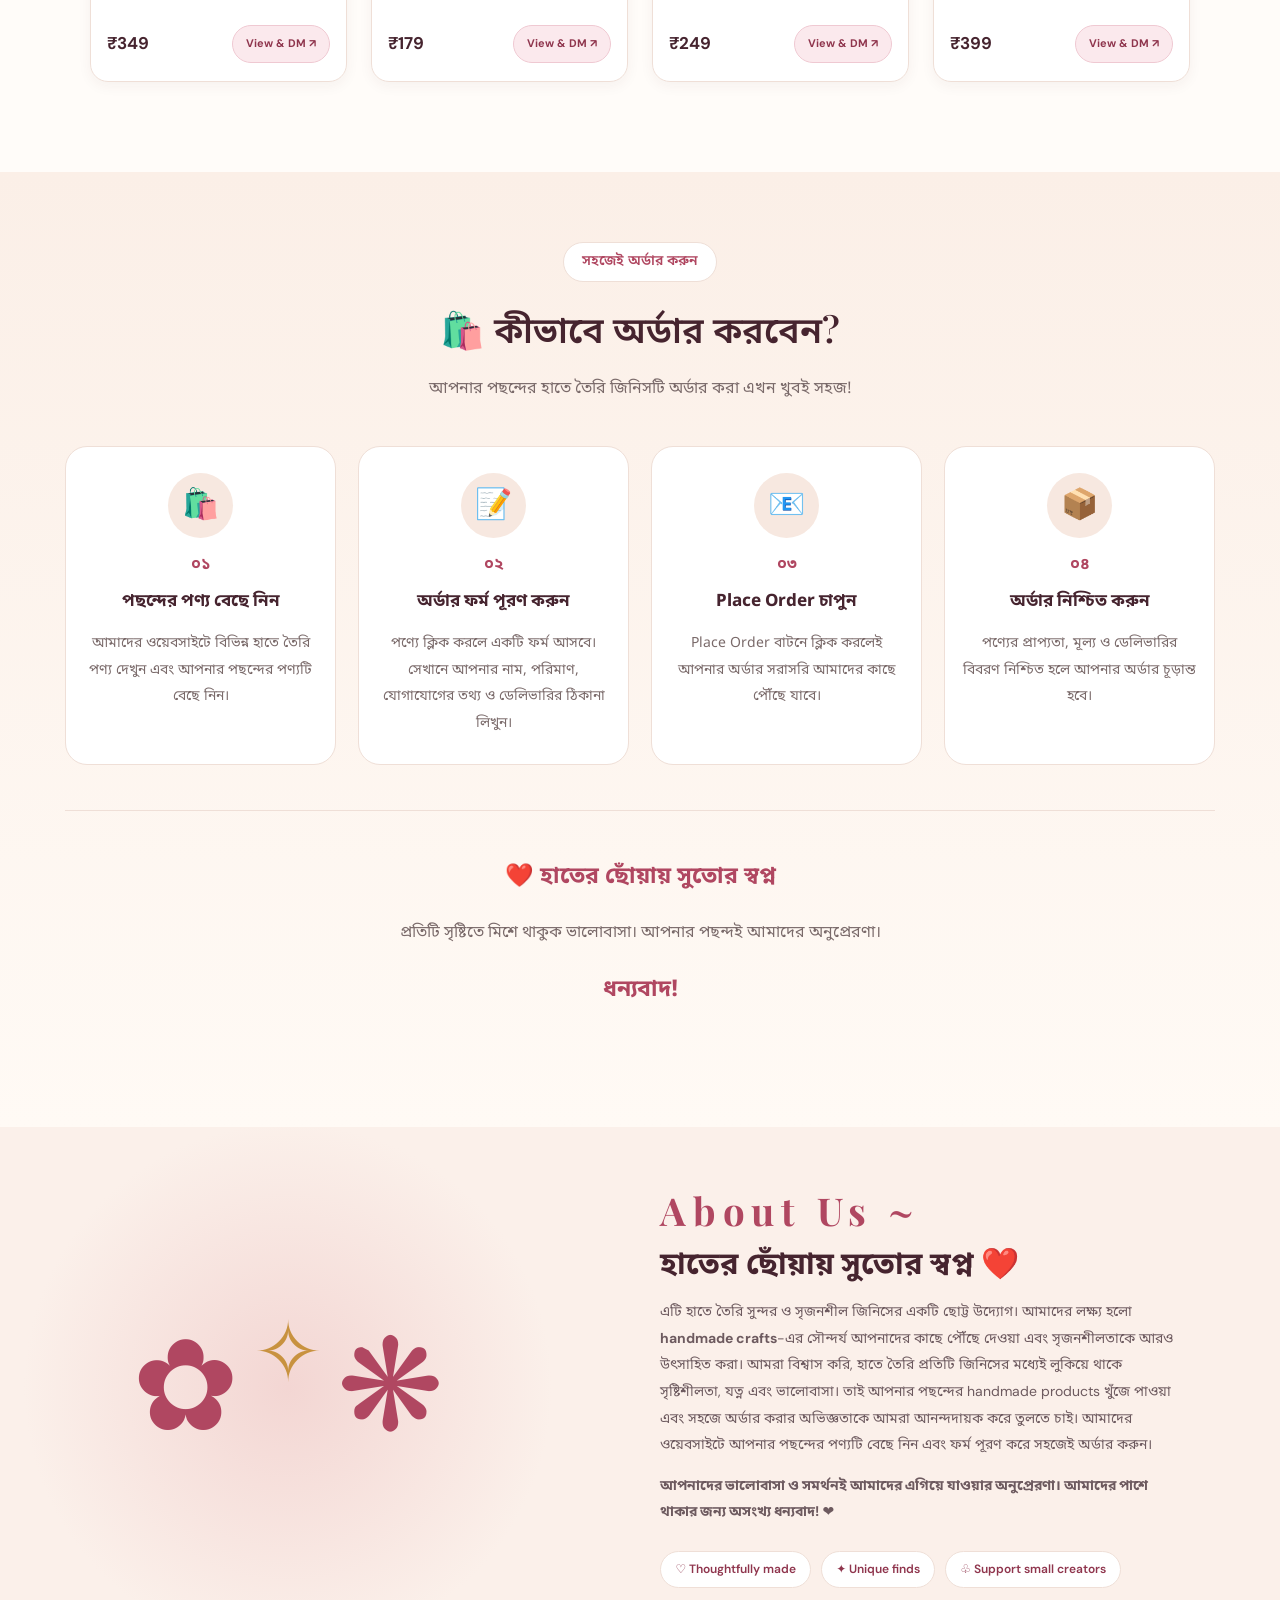
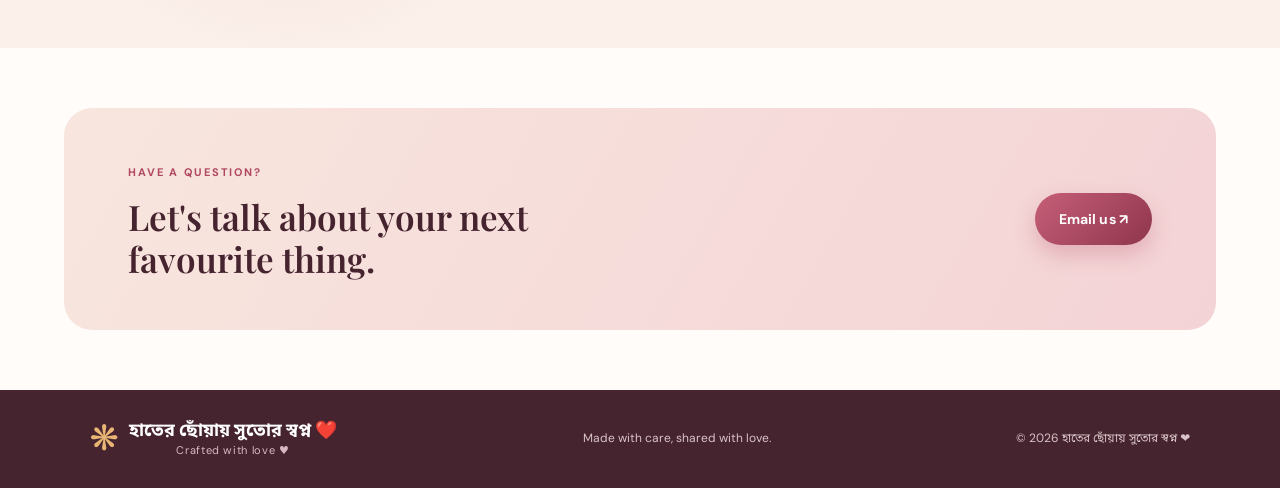
==== commit c2286102: "Update index.html" ====
--- a/index.html
+++ b/index.html
@@ -351,27 +351,27 @@
           <!-- spam trap: must stay empty -->
           <input type="text" name="_honey" style="display:none" tabindex="-1" autocomplete="off">
 
-          <label>আপনার নাম *
+          <label>Name *
             <input type="text" name="name" required placeholder="আপনার পুরো নাম">
           </label>
 
-          <label>ফোন নম্বর *
+          <label>Phone number *
             <input type="tel" name="phone" required placeholder="01XXXXXXXXX">
           </label>
 
-          <label>ইমেইল (ঐচ্ছিক)
+          <label>Email
             <input type="email" name="email" placeholder="example@gmail.com">
           </label>
 
-          <label>পরিমাণ *
+          <label>Quantity *
             <input type="number" name="quantity" min="1" value="1" required>
           </label>
 
-          <label>ডেলিভারির ঠিকানা *
-            <textarea name="address" rows="3" required placeholder="গ্রাম/মহল্লা, থানা, জেলা, পিন কোড"></textarea>
+          <label>Address *
+            <textarea name="address" rows="3" required placeholder="place"></textarea>
           </label>
 
-          <label>অতিরিক্ত কিছু জানাতে চাইলে
+          <label>Note
             <textarea name="note" rows="2" placeholder="রঙ, সাইজ বা বিশেষ অনুরোধ"></textarea>
           </label>
 
--- a/style.css
+++ b/style.css
@@ -1,128 +1,496 @@
+/* ============================================================
+   হাতের ছোঁয়ায় সুতোর স্বপ্ন — Rose & Wine theme
+   Change colours only in :root below.
+   ============================================================ */
+
+@import url("https://fonts.googleapis.com/css2?family=Noto+Sans+Bengali:wght@400;500;600;700&display=swap");
+
 :root {
-  --ink: #203d32; --green: #315c48; --cream: #faf7f0; --paper: #fffdf9;
-  --clay: #bd5738; --muted: #777970; --line: #e8e1d6;
-  --shadow: 0 14px 38px rgba(45, 48, 36, .09);
-}
+  --ink: #46242f;            /* deep wine: headings, dark buttons, footer */
+  --text: #3d2c31;           /* body text */
+  --primary: #b04761;        /* rose berry: main accent */
+  --primary-light: #c65f78;
+  --primary-dark: #8f354d;
+  --primary-soft: #fbe9ed;   /* very light rose */
+  --gold: #c8923f;           /* small golden touches */
+  --gold-light: #e8b574;
+  --cream: #fff8f3;
+  --paper: #fffcf9;          /* page background */
+  --sand: #f7e8e0;
+  --muted: #7a6a6a;
+  --line: #efdfd7;
+  --radius: 18px;
+  --shadow: 0 14px 38px rgba(70, 36, 47, .10);
+  --shadow-lg: 0 26px 70px rgba(50, 22, 32, .28);
+  --font-body: "DM Sans", "Noto Sans Bengali", system-ui, sans-serif;
+  --font-head: "Playfair Display", "Noto Sans Bengali", Georgia, serif;
+}
+
 * { box-sizing: border-box; }
-html { scroll-behavior: smooth; }
-body { margin: 0; color: #26372f; background: var(--paper); font-family: "DM Sans", sans-serif; }
+html { scroll-behavior: smooth; scroll-padding-top: 90px; }
+
+body {
+  margin: 0;
+  color: var(--text);
+  background: var(--paper);
+  font-family: var(--font-body);
+  line-height: 1.6;
+  -webkit-font-smoothing: antialiased;
+}
+
 a { color: inherit; text-decoration: none; }
 button { font: inherit; }
-.site-header { min-height: 82px; display: flex; align-items: center; justify-content: space-between; gap: 24px; padding: 16px 6.5%; background: rgba(255,253,249,.96); border-bottom: 1px solid var(--line); position: sticky; top: 0; z-index: 10; }
+img { max-width: 100%; }
+
+::selection { background: var(--primary); color: #fff; }
+
+:focus-visible {
+  outline: 3px solid rgba(176, 71, 97, .45);
+  outline-offset: 3px;
+  border-radius: 6px;
+}
+
+/* ---------- Header ---------- */
+.site-header {
+  min-height: 82px;
+  display: flex;
+  align-items: center;
+  justify-content: space-between;
+  gap: 24px;
+  padding: 14px 6.5%;
+  background: rgba(255, 252, 249, .82);
+  -webkit-backdrop-filter: saturate(1.4) blur(14px);
+  backdrop-filter: saturate(1.4) blur(14px);
+  border-bottom: 1px solid rgba(239, 223, 215, .9);
+  box-shadow: 0 4px 24px rgba(70, 36, 47, .05);
+  position: sticky;
+  top: 0;
+  z-index: 10;
+}
+
 .brand { display: flex; align-items: center; gap: 10px; color: var(--ink); }
-.brand-mark { font-size: 35px; color: var(--clay); line-height: 1; }
-.brand strong { display: block; font-family: "Playfair Display", serif; font-size: 22px; }
-.brand small { display: block; margin-top: 2px; font-size: 11px; letter-spacing: .06em; text-align: center; }
-.nav-links { display: flex; gap: clamp(18px, 3vw, 42px); font-size: 14px; }
-.nav-links a:hover { color: var(--clay); }
-.header-contact { color: var(--green); font-size: 13px; font-weight: 700; border: 1px solid #cbd7ce; padding: 11px 16px; border-radius: 999px; }
-.menu-toggle { display: none; background: none; border: 0; color: var(--ink); font-size: 25px; }
-.hero { display: grid; grid-template-columns: 1fr 1fr; min-height: 490px; background: #f3eadc; }
-.hero-copy { padding: 70px 8% 58px 13%; align-self: center; }
-.eyebrow { color: var(--clay); font-size: 10px; font-weight: 700; letter-spacing: .17em; margin: 0 0 14px; }
-h1, h2 { color: var(--ink); font-family: "Playfair Display", Georgia, serif; font-weight: 600; }
-h1 { font-size: clamp(42px, 5vw, 66px); line-height: 1.08; margin: 0 0 18px; }
-h1 em, .story-copy h2 em { color: var(--clay); font-weight: 600; }
-.hero-copy > p:not(.eyebrow) { color: #62675f; max-width: 420px; line-height: 1.8; font-size: 15px; }
-.button { display: inline-flex; align-items: center; justify-content: center; gap: 18px; padding: 14px 20px; border: 0; border-radius: 999px; font-weight: 700; font-size: 13px; transition: transform .2s, background .2s; cursor: pointer; }
+.brand-mark { font-size: 35px; color: var(--primary); line-height: 1; transition: transform .5s ease; }
+.brand:hover .brand-mark { transform: rotate(90deg); }
+.brand strong { display: block; font-family: var(--font-head); font-size: 21px; line-height: 1.25; }
+.brand small { display: block; margin-top: 2px; font-size: 11px; letter-spacing: .06em; text-align: center; color: var(--muted); }
+
+.nav-links { display: flex; gap: clamp(18px, 3vw, 40px); font-size: 14px; font-weight: 500; }
+.nav-links a { position: relative; padding: 6px 0; transition: color .2s; }
+.nav-links a::after {
+  content: "";
+  position: absolute;
+  left: 0; bottom: 0;
+  width: 0; height: 2px;
+  background: var(--primary);
+  border-radius: 2px;
+  transition: width .25s ease;
+}
+.nav-links a:hover { color: var(--primary); }
+.nav-links a:hover::after { width: 100%; }
+
+.header-contact {
+  color: var(--primary);
+  font-size: 13px;
+  font-weight: 700;
+  border: 1.5px solid #ecc9d1;
+  padding: 10px 18px;
+  border-radius: 999px;
+  transition: background .2s, color .2s, border-color .2s, transform .2s;
+}
+.header-contact:hover { background: var(--primary); color: #fff; border-color: var(--primary); transform: translateY(-1px); }
+
+.menu-toggle { display: none; background: none; border: 0; color: var(--ink); font-size: 25px; cursor: pointer; }
+
+/* ---------- Hero ---------- */
+.hero {
+  display: grid;
+  grid-template-columns: 1fr 1fr;
+  min-height: 520px;
+  overflow: hidden;
+  background:
+    radial-gradient(700px 380px at 5% 0%, #fff3ea 0, transparent 65%),
+    linear-gradient(120deg, #f8e9e1, #f3dad6);
+}
+
+.hero-copy {
+  padding: 70px 8% 58px 13%;
+  align-self: center;
+  animation: fadeUp .8s ease both;
+}
+
+.eyebrow {
+  display: inline-block;
+  color: var(--primary);
+  font-size: 11px;
+  font-weight: 700;
+  letter-spacing: .17em;
+  margin: 0 0 14px;
+}
+
+h1, h2 { color: var(--ink); font-family: var(--font-head); font-weight: 600; }
+h1 { font-size: clamp(42px, 5vw, 68px); line-height: 1.08; margin: 0 0 20px; letter-spacing: -.01em; }
+h1 em, .story-copy h2 em { color: var(--primary); font-weight: 600; font-style: italic; }
+
+.hero-copy > p:not(.eyebrow) { color: #6a565b; max-width: 430px; line-height: 1.85; font-size: 16px; }
+
+.button {
+  display: inline-flex;
+  align-items: center;
+  justify-content: center;
+  gap: 14px;
+  padding: 15px 24px;
+  border: 0;
+  border-radius: 999px;
+  font-weight: 700;
+  font-size: 14px;
+  letter-spacing: .01em;
+  transition: transform .2s, box-shadow .2s, background .2s;
+  cursor: pointer;
+}
 .button:hover { transform: translateY(-2px); }
-.button-dark { margin-top: 15px; color: white; background: var(--ink); }
-.button-green { color: white; background: var(--green); }
-.hero-note { margin-top: 26px; color: #73766e; font-size: 12px; }
-.hero-note span { color: var(--clay); margin-right: 7px; }
-.hero-image { min-height: 420px; position: relative; background: linear-gradient(0deg, rgba(30,35,24,.15), transparent 45%), url("https://images.unsplash.com/photo-1490312278390-ab64016e0aa9?auto=format&fit=crop&w=1400&q=85") center/cover; }
-.image-label { position: absolute; bottom: 28px; right: 28px; background: var(--paper); padding: 18px 24px; box-shadow: var(--shadow); }
-.image-label span { display: block; color: var(--clay); font-size: 9px; letter-spacing: .15em; margin-bottom: 8px; }
-.image-label strong { font-family: "Playfair Display", serif; font-size: 20px; color: var(--ink); }
+.button:active { transform: translateY(0); }
+
+.button-dark { margin-top: 16px; color: #fff; background: var(--ink); box-shadow: 0 10px 24px rgba(70, 36, 47, .26); }
+.button-dark:hover { background: #331a23; box-shadow: 0 14px 30px rgba(70, 36, 47, .34); }
+
+.button-green { color: #fff; background: linear-gradient(135deg, var(--primary-light), var(--primary-dark)); box-shadow: 0 10px 22px rgba(176, 71, 97, .28); }
+.button-green:hover { box-shadow: 0 14px 28px rgba(176, 71, 97, .38); }
+
+.hero-note { margin-top: 28px; color: #7a6469; font-size: 13px; }
+.hero-note span { color: var(--gold); margin-right: 7px; }
+
+.hero-image {
+  min-height: 440px;
+  position: relative;
+  border-radius: 48px 0 0 48px;
+  background:
+    linear-gradient(0deg, rgba(60, 25, 36, .30), transparent 50%),
+    url("https://images.unsplash.com/photo-1490312278390-ab64016e0aa9?auto=format&fit=crop&w=1400&q=85") center/cover;
+  animation: fadeIn 1s ease both;
+}
+
+.image-label {
+  position: absolute;
+  bottom: 30px; right: 30px;
+  background: rgba(255, 252, 249, .88);
+  -webkit-backdrop-filter: blur(10px);
+  backdrop-filter: blur(10px);
+  padding: 18px 26px;
+  border-radius: 16px;
+  box-shadow: var(--shadow);
+}
+.image-label span { display: block; color: var(--primary); font-size: 10px; font-weight: 700; letter-spacing: .15em; margin-bottom: 8px; }
+.image-label strong { font-family: var(--font-head); font-size: 20px; line-height: 1.35; color: var(--ink); }
+
+/* ---------- Shop ---------- */
 .section-wrap { padding-left: 7%; padding-right: 7%; }
-.shop-section { padding-top: 78px; padding-bottom: 85px; }
-.section-heading { display: flex; align-items: end; justify-content: space-between; gap: 20px; margin-bottom: 28px; }
-.section-heading h2, .story-copy h2, .contact-strip h2 { font-size: clamp(30px, 3vw, 42px); margin: 0; }
-.section-heading > p { max-width: 310px; color: var(--muted); font-size: 13px; line-height: 1.7; }
-.filters { display: flex; gap: 10px; flex-wrap: wrap; margin-bottom: 28px; }
-.filter { background: transparent; border: 1px solid var(--line); color: #62675f; border-radius: 999px; padding: 10px 16px; font-size: 12px; cursor: pointer; }
-.filter:hover, .filter.active { background: var(--ink); color: white; border-color: var(--ink); }
-.product-grid { display: grid; grid-template-columns: repeat(4, minmax(0, 1fr)); gap: 22px; }
-.product-card { border: 1px solid var(--line); background: white; overflow: hidden; cursor: pointer; transition: transform .22s, box-shadow .22s; border-radius: 5px; }
-.product-card:hover { transform: translateY(-5px); box-shadow: var(--shadow); }
-.product-image-wrap { height: 235px; overflow: hidden; background: #f0e8db; position: relative; }
-.product-image { width: 100%; height: 100%; object-fit: cover; display: block; transition: transform .35s; }
-.product-card:hover .product-image { transform: scale(1.04); }
-.product-tag { position: absolute; top: 12px; left: 12px; background: #fffdf0; color: var(--green); font-size: 9px; letter-spacing: .07em; padding: 7px 9px; border-radius: 2px; }
-.product-info { padding: 15px 15px 17px; }
-.product-info h3 { color: var(--ink); font-size: 14px; margin: 0 0 8px; }
-.product-info p { color: var(--muted); font-size: 11px; line-height: 1.5; min-height: 32px; margin: 0 0 12px; }
+.shop-section { padding-top: 84px; padding-bottom: 90px; }
+
+.section-heading { display: flex; align-items: end; justify-content: space-between; gap: 20px; margin-bottom: 30px; }
+.section-heading h2, .story-copy h2, .contact-strip h2 { font-size: clamp(30px, 3vw, 42px); margin: 0; line-height: 1.2; }
+.section-heading > p { max-width: 320px; color: var(--muted); font-size: 14px; line-height: 1.7; }
+
+.filters { display: flex; gap: 10px; flex-wrap: wrap; margin-bottom: 32px; }
+.filter {
+  background: #fff;
+  border: 1px solid var(--line);
+  color: #6a565b;
+  border-radius: 999px;
+  padding: 10px 18px;
+  font-size: 13px;
+  font-weight: 500;
+  cursor: pointer;
+  transition: all .2s ease;
+}
+.filter:hover { border-color: var(--primary); color: var(--primary); transform: translateY(-1px); }
+.filter.active { background: var(--ink); color: #fff; border-color: var(--ink); box-shadow: 0 8px 18px rgba(70, 36, 47, .24); }
+
+.product-grid { display: grid; grid-template-columns: repeat(4, minmax(0, 1fr)); gap: 24px; }
+
+.product-card {
+  border: 1px solid var(--line);
+  background: #fff;
+  overflow: hidden;
+  cursor: pointer;
+  border-radius: var(--radius);
+  box-shadow: 0 4px 14px rgba(70, 36, 47, .05);
+  transition: transform .25s ease, box-shadow .25s ease, border-color .25s;
+  animation: fadeUp .5s ease both;
+}
+.product-card:hover { transform: translateY(-6px); box-shadow: var(--shadow); border-color: #e9c9cf; }
+
+.product-image-wrap { height: 245px; overflow: hidden; background: #f6e7df; position: relative; }
+.product-image { width: 100%; height: 100%; object-fit: cover; display: block; transition: transform .5s ease; }
+.product-card:hover .product-image { transform: scale(1.07); }
+
+.product-tag {
+  position: absolute;
+  top: 12px; left: 12px;
+  background: rgba(255, 250, 246, .95);
+  color: var(--primary-dark);
+  font-size: 9px;
+  font-weight: 700;
+  letter-spacing: .08em;
+  padding: 6px 11px;
+  border-radius: 999px;
+  box-shadow: 0 4px 12px rgba(70, 36, 47, .10);
+}
+
+.product-info { padding: 16px 16px 18px; }
+.product-info h3 { color: var(--ink); font-size: 15px; margin: 0 0 6px; line-height: 1.4; }
+.product-info p { color: var(--muted); font-size: 12px; line-height: 1.5; min-height: 32px; margin: 0 0 14px; }
 .product-bottom { display: flex; align-items: center; justify-content: space-between; gap: 8px; }
-.product-price { font-weight: 700; color: var(--ink); font-size: 15px; }
-.view-button { border: 1px solid #d9e0d9; background: #f7faf6; color: var(--green); border-radius: 999px; padding: 8px 10px; font-size: 10px; font-weight: 700; cursor: pointer; }
-.empty-state { color: var(--muted); padding: 20px 0; }
-.story-section { display: grid; grid-template-columns: .9fr 1.1fr; background: #f4efe6; min-height: 350px; }
-.story-art { display: flex; align-items: center; justify-content: center; gap: 14px; color: var(--clay); font-size: clamp(65px, 10vw, 130px); background: radial-gradient(circle at center, #e6d6bd 0, #f4efe6 65%); }
-.story-art span:nth-child(2) { font-size: .65em; color: var(--green); transform: translateY(-35px); }
-.story-copy { align-self: center; padding: 55px 12%; }
-.story-copy h2 { line-height: 1.2; margin-bottom: 17px; }
-.story-copy > p:not(.eyebrow) { color: #70736b; line-height: 1.8; font-size: 13px; max-width: 470px; }
-.story-points { display: flex; flex-wrap: wrap; gap: 16px; margin-top: 25px; color: var(--green); font-size: 11px; font-weight: 600; }
-.contact-strip { padding-top: 55px; padding-bottom: 55px; display: flex; justify-content: space-between; align-items: center; gap: 25px; }
+.product-price { font-weight: 700; color: var(--ink); font-size: 17px; }
+
+.view-button {
+  border: 1px solid #efc9d2;
+  background: var(--primary-soft);
+  color: var(--primary-dark);
+  border-radius: 999px;
+  padding: 9px 13px;
+  font-size: 11px;
+  font-weight: 700;
+  cursor: pointer;
+  transition: background .2s, color .2s, border-color .2s;
+}
+.product-card:hover .view-button, .view-button:hover { background: var(--primary); color: #fff; border-color: var(--primary); }
+
+.empty-state { color: var(--muted); padding: 20px 0; text-align: center; }
+
+/* ---------- Story ---------- */
+.story-section { display: grid; grid-template-columns: .9fr 1.1fr; background: #fbf0ea; min-height: 380px; }
+.story-art {
+  display: flex; align-items: center; justify-content: center; gap: 14px;
+  color: var(--primary);
+  font-size: clamp(65px, 10vw, 130px);
+  background: radial-gradient(circle at center, #f3d6d3 0, #fbf0ea 68%);
+}
+.story-art span { transition: transform .6s ease; }
+.story-section:hover .story-art span:nth-child(1) { transform: rotate(-12deg) scale(1.05); }
+.story-section:hover .story-art span:nth-child(3) { transform: rotate(14deg) scale(1.05); }
+.story-art span:nth-child(2) { font-size: .65em; color: var(--gold); transform: translateY(-35px); }
+.story-section:hover .story-art span:nth-child(2) { transform: translateY(-45px); }
+
+.story-copy { align-self: center; padding: 60px 12%; }
+.story-copy h2 { margin-bottom: 8px; }
+.story-copy h3 { font-family: var(--font-head); color: var(--ink); font-size: clamp(24px, 2.4vw, 32px); margin: 0 0 16px; line-height: 1.35; }
+.story-copy > p:not(.eyebrow) { color: #6d5a5f; line-height: 1.9; font-size: 14px; max-width: 520px; }
+
+.story-points { display: flex; flex-wrap: wrap; gap: 10px; margin-top: 26px; color: var(--primary-dark); font-size: 12px; font-weight: 600; }
+.story-points span { background: #fff; border: 1px solid var(--line); padding: 8px 14px; border-radius: 999px; }
+
+/* ---------- Contact ---------- */
+.contact-strip {
+  margin: 60px 5%;
+  padding: 50px 5%;
+  display: flex;
+  justify-content: space-between;
+  align-items: center;
+  gap: 25px;
+  background: linear-gradient(120deg, #f8e6de, #f4d3d6);
+  border-radius: 28px;
+}
 .contact-strip h2 { max-width: 540px; font-size: clamp(25px, 3vw, 35px); }
-footer { display: flex; align-items: center; justify-content: space-between; gap: 20px; padding: 25px 7%; background: var(--ink); color: #e9eee7; font-size: 11px; }
-.footer-brand { color: white; }
-.footer-brand .brand-mark { color: #e2a47f; }
+
+/* ---------- Footer ---------- */
+footer {
+  display: flex; align-items: center; justify-content: space-between; gap: 20px;
+  padding: 28px 7%;
+  background: var(--ink);
+  color: #f6e9ea;
+  font-size: 12px;
+}
+.footer-brand { color: #fff; }
+.footer-brand small { color: #d9b9c1; }
+.footer-brand .brand-mark { color: var(--gold-light); }
 .footer-brand strong { font-size: 18px; }
-footer p { margin: 0; color: #c6d0c6; }
-.modal-backdrop { position: fixed; inset: 0; background: rgba(22,35,28,.62); z-index: 30; display: grid; place-items: center; padding: 20px; }
+footer p { margin: 0; color: #d9c3c8; }
+
+/* ---------- Product modal ---------- */
+.modal-backdrop {
+  position: fixed; inset: 0;
+  background: rgba(40, 18, 26, .6);
+  -webkit-backdrop-filter: blur(6px);
+  backdrop-filter: blur(6px);
+  z-index: 30;
+  display: grid;
+  place-items: center;
+  padding: 20px;
+  animation: fadeIn .2s ease;
+}
 .modal-backdrop[hidden] { display: none; }
-.product-modal { position: relative; width: min(760px, 100%); display: grid; grid-template-columns: 1fr 1fr; background: var(--paper); border-radius: 10px; overflow: hidden; box-shadow: 0 25px 80px #14241c55; }
-.product-modal > img { width: 100%; height: 100%; min-height: 390px; object-fit: cover; background: #eee4d6; }
-.modal-details { padding: 38px 30px; align-self: center; }
-.modal-details h2 { font-size: 30px; margin: 0 0 8px; }
-.modal-price { font-size: 22px; font-weight: 700; color: var(--green); margin: 0 0 18px; }
-#modalDescription { color: var(--muted); line-height: 1.75; font-size: 13px; }
-.stock-note { color: var(--green); font-size: 12px; margin: 20px 0; }
+
+.product-modal {
+  position: relative;
+  width: min(960px, 100%);
+  max-height: 92vh;
+  overflow-y: auto;
+  display: grid;
+  grid-template-columns: 1fr 1fr;
+  align-items: start;
+  background: var(--paper);
+  border-radius: 24px;
+  box-shadow: var(--shadow-lg);
+  animation: popIn .28s ease both;
+  scrollbar-width: thin;
+  scrollbar-color: #e0c7c0 transparent;
+}
+
+/* Image stays visible while the order form scrolls */
+.product-modal > img {
+  grid-column: 1; grid-row: 1;
+  position: sticky; top: 0;
+  align-self: start;
+  width: 100%;
+  height: auto;
+  min-height: 0;
+  max-height: 92vh;
+  aspect-ratio: 1 / 1;
+  object-fit: cover;
+  background: #f3e3db;
+}
+
+.modal-details { grid-column: 2; grid-row: 1; padding: 44px 32px 34px; align-self: start; }
+.modal-details h2 { font-size: 30px; margin: 0 0 8px; line-height: 1.25; }
+.modal-price { font-size: 24px; font-weight: 700; color: var(--primary); margin: 0 0 16px; }
+#modalDescription { color: var(--muted); line-height: 1.8; font-size: 14px; }
+.stock-note { display: inline-block; color: var(--primary-dark); background: var(--primary-soft); padding: 6px 12px; border-radius: 999px; font-size: 12px; font-weight: 600; margin: 18px 0 4px; }
 .full-button { width: 100%; }
-.phone-link { display: block; margin-top: 15px; text-align: center; color: var(--green); font-size: 12px; text-decoration: underline; }
-.modal-close { position: absolute; top: 10px; right: 12px; border: 0; background: white; color: #26372f; border-radius: 50%; width: 34px; height: 34px; font-size: 24px; cursor: pointer; z-index: 2; }
+
+/* "Enquire by Email" becomes the quiet secondary button */
+#modalWhatsApp {
+  background: transparent;
+  color: var(--primary);
+  border: 1.5px solid var(--primary);
+  box-shadow: none;
+}
+#modalWhatsApp:hover { background: var(--primary); color: #fff; }
+
+.phone-link { display: block; margin-top: 14px; text-align: center; color: var(--primary); font-size: 12px; text-decoration: underline; text-underline-offset: 3px; }
+
+.modal-close {
+  grid-column: 2; grid-row: 1;
+  justify-self: end; align-self: start;
+  position: sticky; top: 12px;
+  margin-right: 14px;
+  width: 36px; height: 36px;
+  border: 0; border-radius: 50%;
+  background: #fff; color: var(--ink);
+  font-size: 24px; line-height: 1;
+  box-shadow: 0 4px 14px rgba(0, 0, 0, .15);
+  cursor: pointer;
+  z-index: 5;
+  transition: transform .2s, background .2s, color .2s;
+}
+.modal-close:hover { background: var(--primary); color: #fff; transform: rotate(90deg); }
+
+/* Order form (matches the site palette) */
+.product-modal .order-form { background: var(--cream); border: 1px solid var(--line); border-radius: 18px; }
+.product-modal .order-form-title { color: var(--ink); }
+.product-modal .order-form label { color: #735f64; font-weight: 500; }
+.product-modal .order-form input,
+.product-modal .order-form textarea { border: 1px solid var(--line); border-radius: 12px; transition: border-color .2s, box-shadow .2s; }
+.product-modal .order-form input:focus,
+.product-modal .order-form textarea:focus { outline: none; border-color: var(--primary); box-shadow: 0 0 0 4px rgba(176, 71, 97, .14); }
+
+/* ---------- "How to order" section (matches site palette) ---------- */
+main .how-to-order { background: linear-gradient(180deg, #fbefe7, #fffaf5); }
+main .how-to-order .order-label { background: #fff; border: 1px solid var(--line); color: var(--primary); font-weight: 600; }
+main .how-to-order .order-heading h2 { color: var(--ink); font-family: var(--font-head); }
+main .how-to-order .order-heading p,
+main .how-to-order .order-step p,
+main .how-to-order .order-footer p { color: var(--muted); }
+main .how-to-order .order-step { border: 1px solid var(--line); border-radius: 22px; }
+main .how-to-order .order-step:hover { box-shadow: var(--shadow); }
+main .how-to-order .step-icon { background: var(--sand); }
+main .how-to-order .step-number { color: var(--primary); }
+main .how-to-order .order-step h3 { color: var(--ink); }
+main .how-to-order .order-footer { border-top: 1px solid var(--line); }
+main .how-to-order .order-footer h3 { color: var(--primary); }
+
+/* ---------- Animations ---------- */
+@keyframes fadeUp { from { opacity: 0; transform: translateY(18px); } to { opacity: 1; transform: none; } }
+@keyframes fadeIn { from { opacity: 0; } to { opacity: 1; } }
+@keyframes popIn { from { opacity: 0; transform: translateY(16px) scale(.97); } to { opacity: 1; transform: none; } }
+
+@media (prefers-reduced-motion: reduce) {
+  *, *::before, *::after { animation: none !important; transition: none !important; scroll-behavior: auto !important; }
+}
+
+/* ---------- Responsive ---------- */
+@media (max-width: 1100px) {
+  .product-grid { grid-template-columns: repeat(3, minmax(0, 1fr)); }
+}
+
 @media (max-width: 950px) {
   .site-header { padding: 14px 5%; }
   .hero-copy { padding-left: 9%; }
   .product-grid { grid-template-columns: repeat(2, minmax(0, 1fr)); }
   .product-image-wrap { height: 260px; }
-}
+  .story-copy { padding: 50px 8%; }
+}
+
+@media (max-width: 760px) {
+  .product-modal { grid-template-columns: 1fr; grid-template-rows: auto auto; }
+  .product-modal > img { grid-column: 1; grid-row: 1; position: static; aspect-ratio: 4 / 3; max-height: 300px; }
+  .modal-details { grid-column: 1; grid-row: 2; padding: 26px 22px 30px; }
+  .modal-close { grid-column: 1; grid-row: 1 / -1; top: 12px; }
+}
+
 @media (max-width: 650px) {
   .site-header { min-height: 70px; gap: 12px; }
-  .brand strong { font-size: 18px; }
+  .brand strong { font-size: 17px; }
   .brand-mark { font-size: 29px; }
   .brand small { font-size: 9px; }
   .menu-toggle { display: block; margin-left: auto; }
   .header-contact { display: none; }
-  .nav-links { display: none; position: absolute; top: 69px; left: 0; right: 0; background: var(--paper); border-bottom: 1px solid var(--line); padding: 18px 6%; flex-direction: column; gap: 18px; }
+  .nav-links {
+    display: none;
+    position: absolute; top: 69px; left: 0; right: 0;
+    background: var(--paper);
+    border-bottom: 1px solid var(--line);
+    box-shadow: 0 14px 24px rgba(70, 36, 47, .08);
+    padding: 18px 6%;
+    flex-direction: column;
+    gap: 14px;
+  }
   .nav-links.open { display: flex; }
-  .hero { grid-template-columns: 1fr; }
-  .hero-copy { padding: 52px 7% 45px; }
-  .hero-image { min-height: 280px; }
-  .image-label { right: 14px; bottom: 14px; }
+
+  .hero { grid-template-columns: 1fr; min-height: 0; }
+  .hero-copy { padding: 52px 7% 40px; }
+  .hero-image { min-height: 290px; border-radius: 32px 32px 0 0; }
+  .image-label { right: 14px; bottom: 14px; padding: 14px 18px; }
+
   .section-wrap { padding-left: 6%; padding-right: 6%; }
   .shop-section { padding-top: 55px; padding-bottom: 58px; }
   .section-heading { display: block; }
   .section-heading > p { margin-bottom: 0; }
+
+  .filters { flex-wrap: nowrap; overflow-x: auto; padding-bottom: 6px; scrollbar-width: none; }
+  .filters::-webkit-scrollbar { display: none; }
+  .filter { white-space: nowrap; flex: 0 0 auto; }
+
   .product-grid { gap: 12px; }
+  .product-card { border-radius: 14px; }
   .product-image-wrap { height: 180px; }
   .product-info { padding: 12px 10px; }
-  .product-info h3 { font-size: 12px; }
-  .product-info p { font-size: 10px; }
+  .product-info h3 { font-size: 13px; }
+  .product-info p { font-size: 11px; }
+  .product-price { font-size: 15px; }
   .product-bottom { align-items: flex-start; flex-direction: column; }
   .view-button { width: 100%; }
+
   .story-section { grid-template-columns: 1fr; }
   .story-art { min-height: 180px; }
   .story-copy { padding: 35px 7% 42px; }
-  .story-points { gap: 11px; }
-  .contact-strip { align-items: flex-start; flex-direction: column; padding-top: 40px; padding-bottom: 40px; }
+
+  .contact-strip { margin: 40px 4%; padding: 34px 6%; align-items: flex-start; flex-direction: column; border-radius: 22px; }
+
   footer { flex-direction: column; align-items: flex-start; padding: 25px 6%; }
-  .product-modal { grid-template-columns: 1fr; max-height: 90vh; overflow-y: auto; }
-  .product-modal > img { height: 240px; min-height: 240px; }
-  .modal-details { padding: 25px 22px 28px; }
+  .modal-backdrop { padding: 12px; }
   .modal-details h2 { font-size: 25px; }
 }
+
 @media (max-width: 370px) {
   .product-grid { grid-template-columns: 1fr; }
   .product-image-wrap { height: 250px; }
